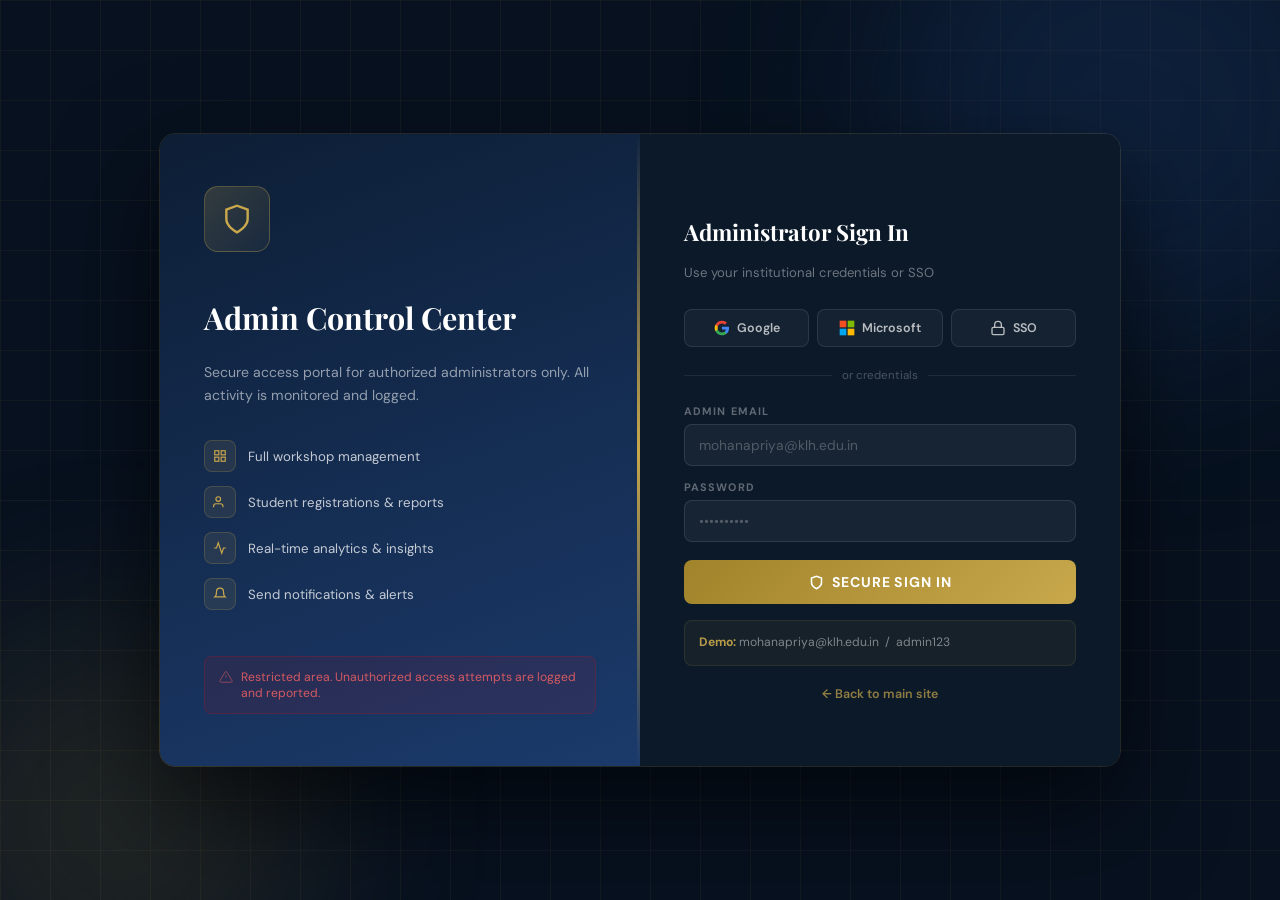
==== admin.html @ eb649238 "Add files via upload" ====
<!DOCTYPE html>
<html lang="en">
<head>
<meta charset="UTF-8">
<meta name="viewport" content="width=device-width, initial-scale=1.0">
<title>Admin Portal – WorkShop Hub</title>
<link href="https://fonts.googleapis.com/css2?family=Playfair+Display:wght@600;700;800&family=DM+Sans:wght@300;400;500;600&display=swap" rel="stylesheet">
<link rel="stylesheet" href="css/style.css">
</head>
<body>

<!-- ████████████████████████████████████████
     ADMIN LOGIN PAGE
████████████████████████████████████████ -->
<div id="adminLoginPage">
<style>
#adminLoginPage {
  position:fixed; inset:0; z-index:600;
  background:#07111F;
  display:flex; align-items:center; justify-content:center;
  font-family:'DM Sans',sans-serif;
  overflow:hidden;
}
/* Animated grid */
#adminLoginPage::before {
  content:''; position:absolute; inset:0;
  background-image:linear-gradient(rgba(201,168,76,.06) 1px,transparent 1px),
    linear-gradient(90deg,rgba(201,168,76,.06) 1px,transparent 1px);
  background-size:50px 50px;
  animation:gridScroll 25s linear infinite;
}
@keyframes gridScroll { to{transform:translateY(50px)} }
.adm-orb { position:absolute; border-radius:50%; filter:blur(90px); pointer-events:none; }
.adm-orb1 { width:500px;height:500px;background:rgba(27,58,107,.35);top:-150px;right:-100px;animation:orbF 8s ease-in-out infinite; }
.adm-orb2 { width:400px;height:400px;background:rgba(201,168,76,.12);bottom:-120px;left:-80px;animation:orbF 10s ease-in-out infinite reverse; }
@keyframes orbF { 0%,100%{transform:scale(1) translateY(0)} 50%{transform:scale(1.08) translateY(-25px)} }
.adm-login-wrap { position:relative;z-index:2;display:grid;grid-template-columns:1fr 1fr;max-width:960px;width:100%;border-radius:16px;overflow:hidden;box-shadow:0 40px 100px rgba(0,0,0,.6);border:1px solid rgba(201,168,76,.15); }
.adm-login-left { background:linear-gradient(160deg,#0D1E35,#1B3A6B);padding:52px 44px;color:white;display:flex;flex-direction:column;justify-content:center;position:relative;overflow:hidden; }
.adm-login-left::after { content:'';position:absolute;top:0;right:0;width:3px;height:100%;background:linear-gradient(180deg,transparent,#C9A84C,transparent); }
.adm-shield { width:64px;height:64px;background:linear-gradient(135deg,rgba(201,168,76,.2),rgba(201,168,76,.05));border:1px solid rgba(201,168,76,.3);border-radius:14px;display:grid;place-items:center;margin-bottom:28px; }
.adm-shield svg { width:32px;height:32px;stroke:#C9A84C;fill:none;stroke-width:1.8; }
.adm-login-left h1 { font-family:'Playfair Display',serif;font-size:1.9rem;font-weight:700;margin-bottom:10px;line-height:1.2; }
.adm-login-left p { font-size:.88rem;color:rgba(255,255,255,.55);line-height:1.7;margin-bottom:32px; }
.adm-feature { display:flex;align-items:center;gap:12px;margin-bottom:14px;font-size:.83rem;color:rgba(255,255,255,.75); }
.adm-feature-icon { width:30px;height:30px;background:rgba(201,168,76,.1);border:1px solid rgba(201,168,76,.2);border-radius:8px;display:grid;place-items:center;flex-shrink:0; }
.adm-feature-icon svg { width:14px;height:14px;stroke:#C9A84C;fill:none;stroke-width:2; }
.adm-warning { margin-top:32px;background:rgba(193,18,31,.1);border:1px solid rgba(193,18,31,.25);border-radius:8px;padding:12px 14px;font-size:.76rem;color:rgba(255,100,100,.8);display:flex;align-items:flex-start;gap:8px; }
.adm-warning svg { width:14px;height:14px;stroke:rgba(255,100,100,.8);fill:none;flex-shrink:0;margin-top:1px; }
/* Right panel */
.adm-login-right { background:#0B1929;padding:52px 44px;display:flex;flex-direction:column;justify-content:center; }
.adm-login-right h2 { font-family:'Playfair Display',serif;font-size:1.4rem;font-weight:700;color:white;margin-bottom:4px; }
.adm-login-right > p { font-size:.82rem;color:rgba(255,255,255,.4);margin-bottom:28px; }
.adm-social-row { display:grid;grid-template-columns:1fr 1fr 1fr;gap:8px;margin-bottom:20px; }
.adm-soc { display:flex;align-items:center;justify-content:center;gap:7px;padding:10px;border:1px solid rgba(255,255,255,.1);border-radius:8px;background:rgba(255,255,255,.04);color:rgba(255,255,255,.7);font-size:.78rem;font-weight:600;cursor:pointer;transition:.2s;font-family:'DM Sans',sans-serif; }
.adm-soc:hover { border-color:rgba(201,168,76,.4);background:rgba(201,168,76,.07);color:white; }
.adm-soc svg { width:16px;height:16px;flex-shrink:0; }
.adm-divider { display:flex;align-items:center;gap:10px;margin-bottom:20px; }
.adm-divider hr { flex:1;border:none;border-top:1px solid rgba(255,255,255,.08); }
.adm-divider span { font-size:.72rem;color:rgba(255,255,255,.25); }
.adm-err { background:rgba(193,18,31,.15);border:1px solid rgba(193,18,31,.3);border-radius:6px;padding:10px 14px;font-size:.8rem;color:#fca5a5;margin-bottom:14px;display:none; }
.adm-err.show { display:block; }
.adm-fg { margin-bottom:14px; }
.adm-fg label { display:block;font-size:.68rem;font-weight:700;color:rgba(255,255,255,.35);text-transform:uppercase;letter-spacing:.1em;margin-bottom:6px; }
.adm-fg input { width:100%;padding:11px 14px;background:rgba(255,255,255,.05);border:1px solid rgba(255,255,255,.1);border-radius:8px;color:white;font-size:.86rem;outline:none;transition:.2s;font-family:'DM Sans',sans-serif;box-sizing:border-box; }
.adm-fg input::placeholder { color:rgba(255,255,255,.25); }
.adm-fg input:focus { border-color:#C9A84C;background:rgba(201,168,76,.06);box-shadow:0 0 0 3px rgba(201,168,76,.1); }
.adm-submit { width:100%;padding:13px;background:linear-gradient(135deg,#A0832A,#C9A84C);color:white;border:none;border-radius:8px;font-size:.88rem;font-weight:700;cursor:pointer;font-family:'DM Sans',sans-serif;letter-spacing:.06em;text-transform:uppercase;transition:.2s;display:flex;align-items:center;justify-content:center;gap:8px;margin-top:4px; }
.adm-submit:hover { transform:translateY(-2px);box-shadow:0 8px 24px rgba(201,168,76,.3); }
.adm-hint { margin-top:16px;background:rgba(201,168,76,.06);border:1px solid rgba(201,168,76,.12);border-radius:8px;padding:12px 14px;font-size:.76rem;color:rgba(255,255,255,.45);line-height:1.6; }
.adm-hint strong { color:rgba(201,168,76,.9); }
.adm-back { margin-top:20px;text-align:center;font-size:.78rem;color:rgba(255,255,255,.3); }
.adm-back a { color:rgba(201,168,76,.7);cursor:pointer;font-weight:600; }
.adm-back a:hover { color:#C9A84C; }
@media(max-width:700px){.adm-login-wrap{grid-template-columns:1fr}.adm-login-left{display:none}}
</style>
<div class="adm-orb adm-orb1"></div>
<div class="adm-orb adm-orb2"></div>
<div class="adm-login-wrap">
  <!-- Left branding panel -->
  <div class="adm-login-left">
    <div class="adm-shield">
      <svg viewBox="0 0 24 24"><path d="M12 22s8-4 8-10V5l-8-3-8 3v7c0 6 8 10 8 10z"/></svg>
    </div>
    <h1>Admin Control Center</h1>
    <p>Secure access portal for authorized administrators only. All activity is monitored and logged.</p>
    <div class="adm-feature">
      <div class="adm-feature-icon"><svg viewBox="0 0 24 24"><rect x="3" y="3" width="7" height="7"/><rect x="14" y="3" width="7" height="7"/><rect x="3" y="14" width="7" height="7"/><rect x="14" y="14" width="7" height="7"/></svg></div>
      Full workshop management
    </div>
    <div class="adm-feature">
      <div class="adm-feature-icon"><svg viewBox="0 0 24 24"><path d="M17 21v-2a4 4 0 0 0-4-4H5a4 4 0 0 0-4 4v2"/><circle cx="9" cy="7" r="4"/></svg></div>
      Student registrations &amp; reports
    </div>
    <div class="adm-feature">
      <div class="adm-feature-icon"><svg viewBox="0 0 24 24"><polyline points="22 12 18 12 15 21 9 3 6 12 2 12"/></svg></div>
      Real-time analytics &amp; insights
    </div>
    <div class="adm-feature">
      <div class="adm-feature-icon"><svg viewBox="0 0 24 24"><path d="M18 8A6 6 0 0 0 6 8c0 7-3 9-3 9h18s-3-2-3-9"/></svg></div>
      Send notifications &amp; alerts
    </div>
    <div class="adm-warning">
      <svg viewBox="0 0 24 24"><path d="M10.29 3.86L1.82 18a2 2 0 0 0 1.71 3h16.94a2 2 0 0 0 1.71-3L13.71 3.86a2 2 0 0 0-3.42 0z"/><line x1="12" y1="9" x2="12" y2="13"/><line x1="12" y1="17" x2="12.01" y2="17"/></svg>
      Restricted area. Unauthorized access attempts are logged and reported.
    </div>
  </div>
  <!-- Right login form -->
  <div class="adm-login-right">
    <h2>Administrator Sign In</h2>
    <p>Use your institutional credentials or SSO</p>
    <div class="adm-social-row">
      <button class="adm-soc" onclick="adminSocialLogin('Google')">
        <svg viewBox="0 0 24 24"><path d="M22.56 12.25c0-.78-.07-1.53-.2-2.25H12v4.26h5.92c-.26 1.37-1.04 2.53-2.21 3.31v2.77h3.57c2.08-1.92 3.28-4.74 3.28-8.09z" fill="#4285F4"/><path d="M12 23c2.97 0 5.46-.98 7.28-2.66l-3.57-2.77c-.98.66-2.23 1.06-3.71 1.06-2.86 0-5.29-1.93-6.16-4.53H2.18v2.84C3.99 20.53 7.7 23 12 23z" fill="#34A853"/><path d="M5.84 14.09c-.22-.66-.35-1.36-.35-2.09s.13-1.43.35-2.09V7.07H2.18C1.43 8.55 1 10.22 1 12s.43 3.45 1.18 4.93l2.85-2.22.81-.62z" fill="#FBBC05"/><path d="M12 5.38c1.62 0 3.06.56 4.21 1.64l3.15-3.15C17.45 2.09 14.97 1 12 1 7.7 1 3.99 3.47 2.18 7.07l3.66 2.84c.87-2.6 3.3-4.53 6.16-4.53z" fill="#EA4335"/></svg>
        Google
      </button>
      <button class="adm-soc" onclick="adminSocialLogin('Microsoft')">
        <svg viewBox="0 0 24 24"><rect x="1" y="1" width="10" height="10" fill="#F25022"/><rect x="13" y="1" width="10" height="10" fill="#7FBA00"/><rect x="1" y="13" width="10" height="10" fill="#00A4EF"/><rect x="13" y="13" width="10" height="10" fill="#FFB900"/></svg>
        Microsoft
      </button>
      <button class="adm-soc" onclick="adminSocialLogin('SSO')">
        <svg viewBox="0 0 24 24" stroke="currentColor" fill="none" stroke-width="2"><rect x="3" y="11" width="18" height="11" rx="2"/><path d="M7 11V7a5 5 0 0 1 10 0v4"/></svg>
        SSO
      </button>
    </div>
    <div class="adm-divider"><hr><span>or credentials</span><hr></div>
    <div class="adm-err" id="admErr">⚠️ Access denied. Invalid credentials.</div>
    <div class="adm-fg">
      <label>Admin Email</label>
      <input type="email" id="admEmail" placeholder="mohanapriya@klh.edu.in" onkeydown="if(event.key==='Enter')adminLogin()">
    </div>
    <div class="adm-fg">
      <label>Password</label>
      <input type="password" id="admPass" placeholder="••••••••••" onkeydown="if(event.key==='Enter')adminLogin()">
    </div>
    <button class="adm-submit" onclick="adminLogin()">
      <svg width="15" height="15" viewBox="0 0 24 24" fill="none" stroke="currentColor" stroke-width="2.5"><path d="M12 22s8-4 8-10V5l-8-3-8 3v7c0 6 8 10 8 10z"/></svg>
      Secure Sign In
    </button>
    <div class="adm-hint">
      <strong>Demo:</strong> mohanapriya@klh.edu.in &nbsp;/&nbsp; admin123
    </div>
    <div class="adm-back">
      <a onclick="window.location.href='index.html'">← Back to main site</a>
    </div>
  </div>
</div>
</div><!-- /#adminLoginPage -->


<!-- ████████████████████████████████████████
     ADMIN PORTAL — FULL DASHBOARD
████████████████████████████████████████ -->
<div id="adminPortal" style="display:none;">
<style>
/* ══════════════════════════════════════
   ADMIN PORTAL — LIGHT CORPORATE THEME
══════════════════════════════════════ */
#adminPortal {
  position:fixed !important;
  top:0 !important; left:0 !important;
  width:100vw !important; height:100vh !important;
  z-index:9000 !important;
  background:#F0F4F8;
  font-family:'DM Sans',sans-serif;
  display:flex; flex-direction:column;
  overflow:hidden;
}
/* ── Top Nav ── */
.ap-nav {
  height:60px; background:white;
  border-bottom:1px solid #E2E8F0;
  display:flex; align-items:center;
  padding:0 28px; gap:16px; flex-shrink:0;
  box-shadow:0 1px 8px rgba(27,58,107,.06);
}
.ap-nav-logo { display:flex; align-items:center; gap:10px; margin-right:32px; text-decoration:none; }
.ap-nav-logo-box { width:36px; height:36px; background:linear-gradient(135deg,#122649,#1B3A6B); border-radius:9px; display:grid; place-items:center; }
.ap-nav-logo-box svg { width:17px; height:17px; stroke:white; fill:none; stroke-width:2.2; }
.ap-nav-logo-name { font-family:'Playfair Display',serif; font-weight:800; font-size:1rem; color:#0D1B2A; }
.ap-nav-logo-sub { font-size:.58rem; color:#94A3B8; display:block; margin-top:-2px; letter-spacing:.04em; }
.ap-nav-links { display:flex; gap:2px; flex:1; }
.ap-nav-link { padding:7px 16px; border-radius:8px; font-size:.84rem; font-weight:500; color:#64748B; cursor:pointer; transition:.15s; border:none; background:none; font-family:'DM Sans',sans-serif; }
.ap-nav-link:hover { color:#1B3A6B; background:#F1F5F9; }
.ap-nav-link.active { color:#1B3A6B; background:#EEF2FF; font-weight:700; }
.ap-nav-right { display:flex; align-items:center; gap:10px; }
.ap-nav-search { display:flex; align-items:center; gap:7px; background:#F8FAFC; border:1.5px solid #E2E8F0; border-radius:9px; padding:7px 12px; }
.ap-nav-search input { border:none; background:transparent; font-size:.82rem; outline:none; width:150px; color:#0D1B2A; font-family:'DM Sans',sans-serif; }
.ap-nav-search svg { width:14px; height:14px; stroke:#94A3B8; fill:none; flex-shrink:0; }
.ap-notif-bell { width:36px; height:36px; background:#F8FAFC; border:1.5px solid #E2E8F0; border-radius:9px; display:grid; place-items:center; cursor:pointer; position:relative; transition:.15s; }
.ap-notif-bell:hover { border-color:#1B3A6B; background:#EEF2FF; }
.ap-notif-bell svg { width:16px; height:16px; stroke:#64748B; fill:none; }
.ap-notif-badge { position:absolute; top:-4px; right:-4px; width:16px; height:16px; background:#C9A84C; border-radius:50%; font-size:.62rem; font-weight:800; color:white; display:grid; place-items:center; border:2px solid white; }
.ap-admin-pill { display:flex; align-items:center; gap:8px; background:#F8FAFC; border:1.5px solid #E2E8F0; border-radius:24px; padding:5px 14px 5px 5px; cursor:pointer; transition:.15s; }
.ap-admin-pill:hover { border-color:#C9A84C; }
.ap-admin-av { width:30px; height:30px; background:linear-gradient(135deg,#122649,#C9A84C); border-radius:50%; display:grid; place-items:center; font-size:.78rem; font-weight:800; color:white; }
.ap-admin-name { font-size:.82rem; font-weight:600; color:#0D1B2A; }
.ap-admin-role { font-size:.66rem; color:#94A3B8; }
.ap-logout { padding:7px 16px; background:#FEF2F2; border:1.5px solid #FECACA; border-radius:9px; color:#DC2626; font-size:.8rem; font-weight:700; cursor:pointer; font-family:'DM Sans',sans-serif; transition:.15s; letter-spacing:.04em; }
.ap-logout:hover { background:#FEE2E2; }
/* ── Body Layout ── */
.ap-body { display:flex; flex:1; overflow:hidden; }
/* ── Sidebar ── */
.ap-sidebar { width:220px; background:white; border-right:1px solid #E2E8F0; flex-shrink:0; display:flex; flex-direction:column; overflow-y:auto; padding:20px 12px; }
.ap-sb-section { margin-bottom:24px; }
.ap-sb-label { font-size:.65rem; font-weight:800; color:#94A3B8; text-transform:uppercase; letter-spacing:.1em; padding:0 10px; margin-bottom:8px; }
.ap-sb-item { display:flex; align-items:center; gap:9px; padding:9px 10px; border-radius:9px; cursor:pointer; font-size:.84rem; font-weight:500; color:#64748B; transition:.15s; margin-bottom:2px; border:none; background:none; width:100%; text-align:left; font-family:'DM Sans',sans-serif; }
.ap-sb-item:hover { color:#1B3A6B; background:#F1F5F9; }
.ap-sb-item.active { color:#1B3A6B; background:#EEF2FF; font-weight:700; }
.ap-sb-item svg { width:16px; height:16px; stroke:currentColor; fill:none; stroke-width:2; flex-shrink:0; }
.ap-sb-badge { margin-left:auto; padding:2px 7px; border-radius:10px; font-size:.65rem; font-weight:800; background:#F1F5F9; color:#64748B; }
.ap-sb-item.active .ap-sb-badge { background:rgba(27,58,107,.1); color:#1B3A6B; }
.ap-sb-sys { margin:auto 0 0; padding:14px; background:#F8FAFC; border-radius:10px; border:1px solid #E2E8F0; }
.ap-sb-sys-title { font-size:.72rem; font-weight:700; color:#0D1B2A; margin-bottom:10px; }
.ap-sb-sys-row { display:flex; align-items:center; justify-content:space-between; margin-bottom:7px; font-size:.73rem; color:#64748B; }
.ap-sb-sys-dot { width:8px; height:8px; border-radius:50%; }
/* ── Main Content ── */
.ap-main { flex:1; overflow-y:auto; padding:24px 28px; }
/* ── Page Header ── */
.ap-page-hdr { margin-bottom:22px; }
.ap-welcome { font-family:'Playfair Display',serif; font-size:1.7rem; font-weight:800; color:#0D1B2A; margin-bottom:4px; }
.ap-welcome-sub { font-size:.86rem; color:#94A3B8; display:flex; align-items:center; gap:8px; }
.ap-live-dot { width:7px; height:7px; background:#22C55E; border-radius:50%; animation:admPls 2s infinite; flex-shrink:0; }
@keyframes admPls { 0%,100%{opacity:1;transform:scale(1)} 50%{opacity:.4;transform:scale(1.4)} }
/* ── Stat Cards ── */
.ap-stats { display:grid; grid-template-columns:repeat(4,1fr); gap:16px; margin-bottom:22px; }
.ap-stat { background:white; border-radius:12px; padding:18px 20px; border:1.5px solid #E2E8F0; transition:.2s; cursor:default; box-shadow:0 2px 8px rgba(27,58,107,.04); }
.ap-stat:hover { border-color:#C9A84C; transform:translateY(-2px); box-shadow:0 6px 20px rgba(201,168,76,.12); }
.ap-stat-top { display:flex; align-items:center; justify-content:space-between; margin-bottom:12px; }
.ap-stat-icon { width:40px; height:40px; border-radius:10px; display:grid; place-items:center; }
.ap-stat-icon svg { width:18px; height:18px; fill:none; stroke-width:2; }
.ap-stat-trend { font-size:.72rem; font-weight:700; padding:3px 8px; border-radius:6px; letter-spacing:.02em; }
.apt-up { background:#ECFDF5; color:#059669; }
.apt-down { background:#FEF2F2; color:#DC2626; }
.apt-new { background:#FFF7ED; color:#C2410C; }
.ap-stat-num { font-family:'Playfair Display',serif; font-size:1.8rem; font-weight:800; color:#0D1B2A; line-height:1; margin-bottom:4px; }
.ap-stat-label { font-size:.78rem; color:#94A3B8; font-weight:500; }
/* ── Dashboard grid ── */
.ap-dashboard-grid { display:grid; grid-template-columns:1fr 1fr 300px; gap:16px; }
.ap-dashboard-left { display:flex; flex-direction:column; gap:16px; }
.ap-dashboard-mid  { display:flex; flex-direction:column; gap:16px; }
/* ── Cards ── */
.apc { background:white; border-radius:12px; border:1.5px solid #E2E8F0; box-shadow:0 2px 8px rgba(27,58,107,.04); }
.apc-head { display:flex; align-items:center; justify-content:space-between; padding:16px 20px; border-bottom:1px solid #F1F5F9; }
.apc-title { font-family:'Playfair Display',serif; font-size:.95rem; font-weight:700; color:#0D1B2A; }
.apc-sub { font-size:.74rem; color:#94A3B8; margin-top:2px; }
.apc-body { padding:16px 20px; }
.apc-live { display:flex; align-items:center; gap:5px; font-size:.7rem; font-weight:700; color:#22C55E; letter-spacing:.05em; text-transform:uppercase; }
.apc-live::before { content:''; width:6px; height:6px; background:#22C55E; border-radius:50%; animation:admPls 2s infinite; }
/* ── Bar Chart ── */
.adm-bar-wrap { display:flex; align-items:flex-end; gap:8px; height:90px; padding-top:8px; }
.adm-bc-col { display:flex; flex-direction:column; align-items:center; gap:4px; flex:1; }
.adm-bc-val { font-size:.65rem; font-weight:700; color:#64748B; }
.adm-bc-bar { width:100%; border-radius:4px 4px 0 0; transition:.8s cubic-bezier(.34,1.56,.64,1); min-height:4px; }
.adm-bc-day { font-size:.65rem; color:#94A3B8; font-weight:500; }
/* ── Donut ── */
.adm-donut-wrap { display:flex; align-items:center; gap:20px; padding:4px 0; }
.adm-donut-legend { display:flex; flex-direction:column; gap:8px; }
.adm-dl-item { display:flex; align-items:center; gap:8px; font-size:.78rem; color:#64748B; }
.adm-dl-dot { width:10px; height:10px; border-radius:50%; flex-shrink:0; }
/* ── Tables ── */
.adm-table { width:100%; border-collapse:collapse; font-size:.82rem; }
.adm-table thead tr { border-bottom:2px solid #F1F5F9; }
.adm-table th { padding:8px 12px; text-align:left; font-size:.7rem; font-weight:800; color:#94A3B8; text-transform:uppercase; letter-spacing:.07em; white-space:nowrap; }
.adm-table td { padding:11px 12px; border-bottom:1px solid #F8FAFC; color:#374151; vertical-align:middle; }
.adm-table tr:hover td { background:#FAFBFF; }
.adm-table tr:last-child td { border-bottom:none; }
.adm-badge { display:inline-block; padding:3px 9px; border-radius:5px; font-size:.68rem; font-weight:800; letter-spacing:.05em; text-transform:uppercase; }
.adb-green  { background:#ECFDF5; color:#059669; }
.adb-yellow { background:#FFF7ED; color:#C2410C; }
.adb-blue   { background:#EEF2FF; color:#4338CA; }
.adb-red    { background:#FEF2F2; color:#DC2626; }
.adb-navy   { background:rgba(27,58,107,.08); color:#1B3A6B; }
/* ── Quick Actions Panel ── */
.ap-quick-panel { display:flex; flex-direction:column; gap:12px; }
.ap-quick-welcome { background:linear-gradient(135deg,#122649,#1B3A6B); border-radius:12px; padding:22px; }
.ap-quick-welcome h3 { font-family:'Playfair Display',serif; font-size:1rem; color:white; font-weight:700; margin-bottom:4px; }
.ap-quick-welcome p { font-size:.76rem; color:rgba(255,255,255,.55); margin-bottom:16px; line-height:1.5; }
.ap-quick-actions { display:flex; flex-direction:column; gap:8px; }
.aq-btn { display:flex; align-items:center; gap:10px; padding:10px 14px; border-radius:9px; border:none; cursor:pointer; font-size:.82rem; font-weight:600; font-family:'DM Sans',sans-serif; transition:.15s; text-align:left; width:100%; }
.aqb-gold { background:rgba(201,168,76,.15); color:#E8C96B; }
.aqb-gold:hover { background:rgba(201,168,76,.25); }
.aqb-white { background:rgba(255,255,255,.08); color:rgba(255,255,255,.7); }
.aqb-white:hover { background:rgba(255,255,255,.14); color:white; }
.aq-btn svg { width:15px; height:15px; stroke:currentColor; fill:none; stroke-width:2; flex-shrink:0; }
/* ── Mini Workshop Cards ── */
.ap-mini-ws { padding:10px 14px; border:1.5px solid #E2E8F0; border-radius:9px; cursor:pointer; transition:.15s; }
.ap-mini-ws:hover { border-color:#C9A84C; background:#FFFBF0; }
.ap-mini-ws-title { font-size:.82rem; font-weight:700; color:#0D1B2A; margin-bottom:4px; }
.ap-mini-ws-meta { font-size:.72rem; color:#94A3B8; }
.ap-mini-seat-bar { height:4px; background:#F1F5F9; border-radius:2px; margin-top:8px; overflow:hidden; }
.ap-mini-seat-fill { height:100%; border-radius:2px; background:linear-gradient(90deg,#A0832A,#C9A84C); }
/* ── Feed ── */
.adm-feed-item { display:flex; align-items:flex-start; gap:10px; padding:10px 0; border-bottom:1px solid #F8FAFC; }
.adm-feed-item:last-child { border-bottom:none; padding-bottom:0; }
.adm-feed-icon { width:32px; height:32px; border-radius:9px; display:grid; place-items:center; font-size:.9rem; flex-shrink:0; }
.adm-feed-text { font-size:.8rem; color:#374151; line-height:1.5; }
.adm-feed-time { font-size:.7rem; color:#94A3B8; margin-top:2px; }
/* ── Workshops page ── */
.ap-ws-page-grid { display:grid; grid-template-columns:200px 1fr; gap:16px; }
.ap-ws-filter-panel { background:white; border-radius:12px; border:1.5px solid #E2E8F0; padding:18px; height:fit-content; }
.ap-ws-filter-panel h4 { font-size:.75rem; font-weight:800; color:#94A3B8; text-transform:uppercase; letter-spacing:.08em; margin-bottom:12px; }
.ap-ws-filter-item { display:flex; align-items:center; gap:8px; padding:8px 10px; border-radius:8px; cursor:pointer; font-size:.83rem; font-weight:500; color:#64748B; transition:.15s; margin-bottom:2px; }
.ap-ws-filter-item:hover { color:#1B3A6B; background:#F1F5F9; }
.ap-ws-filter-item.active { color:#1B3A6B; background:#EEF2FF; font-weight:700; }
.ap-ws-filter-item svg { width:14px; height:14px; stroke:currentColor; fill:none; stroke-width:2; flex-shrink:0; }
.ap-ws-right { display:flex; flex-direction:column; gap:14px; }
.ap-ws-toolbar { background:white; border-radius:12px; border:1.5px solid #E2E8F0; padding:14px 18px; display:flex; align-items:center; gap:10px; flex-wrap:wrap; }
.ap-ws-search { flex:1; min-width:160px; display:flex; align-items:center; gap:8px; background:#F8FAFC; border:1.5px solid #E2E8F0; border-radius:8px; padding:8px 12px; }
.ap-ws-search input { border:none; background:transparent; font-size:.83rem; outline:none; color:#0D1B2A; font-family:'DM Sans',sans-serif; flex:1; }
.ap-ws-search svg { width:14px; height:14px; stroke:#94A3B8; fill:none; flex-shrink:0; }
.ap-ws-tabs { display:flex; gap:4px; }
.ap-ws-tab { padding:7px 14px; border-radius:7px; font-size:.78rem; font-weight:600; color:#64748B; border:1.5px solid #E2E8F0; background:white; cursor:pointer; transition:.15s; font-family:'DM Sans',sans-serif; }
.ap-ws-tab.active { background:#EEF2FF; color:#1B3A6B; border-color:#C7D2F8; }
.ap-ws-tab:hover { border-color:#1B3A6B; }
.ap-add-ws-btn { padding:8px 18px; background:linear-gradient(135deg,#A0832A,#C9A84C); color:white; border:none; border-radius:8px; font-size:.82rem; font-weight:700; cursor:pointer; font-family:'DM Sans',sans-serif; letter-spacing:.04em; white-space:nowrap; transition:.15s; }
.ap-add-ws-btn:hover { transform:translateY(-1px); box-shadow:0 4px 14px rgba(201,168,76,.3); }
/* Workshop cards */
.ap-ws-cards { display:grid; grid-template-columns:repeat(auto-fill,minmax(260px,1fr)); gap:14px; }
.ap-wsc { background:white; border-radius:12px; border:1.5px solid #E2E8F0; overflow:hidden; transition:.2s; cursor:pointer; }
.ap-wsc:hover { border-color:#C9A84C; transform:translateY(-3px); box-shadow:0 8px 24px rgba(201,168,76,.12); }
.ap-wsc-thumb { height:130px; position:relative; overflow:hidden; }
.ap-wsc-type { position:absolute; top:10px; right:10px; padding:3px 9px; border-radius:4px; font-size:.65rem; font-weight:800; text-transform:uppercase; letter-spacing:.06em; }
.ap-wsc-body { padding:14px; }
.ap-wsc-title { font-weight:700; font-size:.88rem; color:#0D1B2A; margin-bottom:8px; line-height:1.3; }
.ap-wsc-info { display:flex; align-items:center; gap:5px; font-size:.74rem; color:#64748B; margin-bottom:4px; }
.ap-wsc-info svg { width:12px; height:12px; stroke:currentColor; fill:none; stroke-width:2; flex-shrink:0; }
.ap-wsc-bar { height:4px; background:#F1F5F9; border-radius:2px; margin:10px 0 6px; overflow:hidden; }
.ap-wsc-bar-fill { height:100%; border-radius:2px; }
.ap-wsc-foot { display:flex; justify-content:space-between; align-items:center; margin-top:8px; }
.ap-wsc-foot-btn { padding:5px 13px; border-radius:6px; font-size:.73rem; font-weight:700; cursor:pointer; font-family:'DM Sans',sans-serif; border:none; transition:.15s; }
.apwfb-view { background:#F1F5F9; color:#1B3A6B; }
.apwfb-view:hover { background:#EEF2FF; }
.apwfb-reg { background:linear-gradient(135deg,#A0832A,#C9A84C); color:white; }
.apwfb-reg:hover { box-shadow:0 3px 10px rgba(201,168,76,.3); transform:translateY(-1px); }
/* ── Add Workshop Form ── */
.ap-add-form { background:white; border-radius:12px; border:2px dashed #C9A84C; padding:24px; margin-bottom:14px; display:none; }
.ap-add-form h3 { font-family:'Playfair Display',serif; font-size:1rem; font-weight:700; color:#0D1B2A; margin-bottom:16px; display:flex; align-items:center; gap:8px; }
.apf-grid { display:grid; grid-template-columns:1fr 1fr; gap:12px; margin-bottom:12px; }
.apf-fg label { display:block; font-size:.7rem; font-weight:800; color:#94A3B8; text-transform:uppercase; letter-spacing:.08em; margin-bottom:5px; }
.apf-fg input, .apf-fg select, .apf-fg textarea { width:100%; padding:9px 12px; border:1.5px solid #E2E8F0; border-radius:8px; font-size:.83rem; color:#0D1B2A; background:#FAFBFF; outline:none; font-family:'DM Sans',sans-serif; transition:.15s; box-sizing:border-box; }
.apf-fg input:focus, .apf-fg select:focus, .apf-fg textarea:focus { border-color:#C9A84C; box-shadow:0 0 0 3px rgba(201,168,76,.1); }
.apf-fg textarea { resize:vertical; min-height:80px; }
.apf-submit { padding:10px 24px; background:linear-gradient(135deg,#A0832A,#C9A84C); color:white; border:none; border-radius:8px; font-size:.84rem; font-weight:700; cursor:pointer; font-family:'DM Sans',sans-serif; letter-spacing:.05em; transition:.2s; }
.apf-submit:hover { transform:translateY(-1px); box-shadow:0 6px 18px rgba(201,168,76,.35); }
/* ── Registrations ── */
.ap-reg-toolbar { background:white; border-radius:12px; border:1.5px solid #E2E8F0; padding:14px 18px; display:flex; align-items:center; gap:10px; flex-wrap:wrap; margin-bottom:14px; }
.ap-reg-tabs { display:flex; gap:0; border-radius:8px; overflow:hidden; border:1.5px solid #E2E8F0; }
.ap-reg-tab { padding:8px 16px; font-size:.79rem; font-weight:600; color:#64748B; background:white; cursor:pointer; font-family:'DM Sans',sans-serif; border-right:1px solid #E2E8F0; transition:.15s; white-space:nowrap; }
.ap-reg-tab:last-child { border-right:none; }
.ap-reg-tab.active { background:#EEF2FF; color:#1B3A6B; }
.ap-reg-tab:hover:not(.active) { background:#F8FAFC; }
.ap-reg-filter-row { display:flex; gap:8px; align-items:center; flex-wrap:wrap; }
.ap-reg-select { padding:7px 12px; border:1.5px solid #E2E8F0; border-radius:8px; font-size:.8rem; color:#64748B; background:white; cursor:pointer; outline:none; font-family:'DM Sans',sans-serif; transition:.15s; }
.ap-reg-select:focus { border-color:#C9A84C; }
.ap-reg-btn { padding:8px 18px; border-radius:8px; font-size:.8rem; font-weight:700; cursor:pointer; font-family:'DM Sans',sans-serif; border:none; transition:.15s; letter-spacing:.04em; }
.adrb-gold { background:linear-gradient(135deg,#A0832A,#C9A84C); color:white; }
.adrb-gold:hover { box-shadow:0 4px 12px rgba(201,168,76,.3); }
.adrb-outline { background:white; color:#1B3A6B; border:1.5px solid #E2E8F0; }
.adrb-outline:hover { border-color:#1B3A6B; background:#EEF2FF; }
/* ── Notifications ── */
.ap-notif-grid { display:grid; grid-template-columns:1fr 1fr; gap:16px; }
.notif-to-wrap { display:flex; gap:6px; flex-wrap:wrap; margin-bottom:14px; }
.ntag { padding:5px 12px; border-radius:20px; border:1.5px solid #E2E8F0; font-size:.76rem; font-weight:600; color:#64748B; cursor:pointer; transition:.15s; }
.ntag.sel { background:#EEF2FF; color:#1B3A6B; border-color:#C7D2F8; }
.ntag:hover:not(.sel) { border-color:#1B3A6B; }
.ntag-label { font-size:.65rem; color:#94A3B8; text-transform:uppercase; letter-spacing:.08em; font-weight:800; margin-bottom:8px; }
.notif-msg-area { width:100%; min-height:110px; padding:12px 14px; border:1.5px solid #E2E8F0; border-radius:10px; font-size:.84rem; font-family:'DM Sans',sans-serif; color:#0D1B2A; resize:vertical; outline:none; transition:.15s; box-sizing:border-box; }
.notif-msg-area:focus { border-color:#C9A84C; box-shadow:0 0 0 3px rgba(201,168,76,.1); }
.notif-send-row { display:flex; gap:8px; margin-top:12px; }
.ns-btn { padding:9px 20px; border-radius:8px; font-size:.82rem; font-weight:700; cursor:pointer; font-family:'DM Sans',sans-serif; border:none; transition:.15s; letter-spacing:.04em; }
.nsb-gold { background:linear-gradient(135deg,#A0832A,#C9A84C); color:white; }
.nsb-gold:hover { box-shadow:0 4px 12px rgba(201,168,76,.3); }
.nsb-outline { background:white; color:#64748B; border:1.5px solid #E2E8F0; }
/* ── Seat Monitor ── */
.ap-seat-card { background:white; border-radius:12px; border:1.5px solid #E2E8F0; padding:18px; transition:.2s; }
.ap-seat-card:hover { border-color:#C9A84C; box-shadow:0 4px 16px rgba(201,168,76,.1); }
.ap-seat-card.alert { border-color:#FECACA; }
.ap-seat-card.warn  { border-color:#FED7AA; }
/* ── Student Directory ── */
.ap-stu-card { background:white; border-radius:12px; border:1.5px solid #E2E8F0; padding:16px; transition:.2s; cursor:pointer; }
.ap-stu-card:hover { border-color:#C9A84C; transform:translateY(-2px); box-shadow:0 6px 18px rgba(201,168,76,.1); }
/* ── Heatmap ── */
.ap-heatmap-cell { flex:1; height:30px; border-radius:4px; cursor:default; transition:.2s; }
.ap-heatmap-cell:hover { transform:scale(1.15); }
/* ── Toast ── */
.adm-toast { position:fixed; bottom:24px; right:24px; z-index:999; background:white; border:1.5px solid #E2E8F0; border-left:4px solid #C9A84C; border-radius:10px; padding:13px 18px; font-size:.83rem; color:#0D1B2A; box-shadow:0 8px 24px rgba(0,0,0,.1); max-width:280px; transform:translateY(80px); opacity:0; transition:.3s cubic-bezier(.34,1.56,.64,1); }
.adm-toast.show { transform:translateY(0); opacity:1; }
/* ── Clock strip ── */
.ap-time-strip { background:white; border-bottom:1px solid #F1F5F9; padding:6px 28px; display:flex; align-items:center; gap:16px; flex-shrink:0; font-size:.74rem; color:#94A3B8; }
.ap-time-strip strong { color:#0D1B2A; font-weight:700; }
.ap-time-live { display:flex; align-items:center; gap:5px; }
.ap-time-live::before { content:''; width:6px; height:6px; background:#C9A84C; border-radius:50%; animation:admPls 2s infinite; }
@media(max-width:1100px) {
  .ap-stats { grid-template-columns:repeat(2,1fr); }
  .ap-dashboard-grid { grid-template-columns:1fr; }
}
@media(max-width:800px) {
  .ap-sidebar { display:none; }
  .ap-stats { grid-template-columns:1fr 1fr; }
  .ap-ws-page-grid { grid-template-columns:1fr; }
  .ap-notif-grid { grid-template-columns:1fr; }
}
</style>

<!-- TOP NAV -->
<div class="ap-nav">
  <div class="ap-nav-logo">
    <div class="ap-nav-logo-box"><svg viewBox="0 0 24 24"><path d="M12 2L2 7l10 5 10-5-10-5zM2 17l10 5 10-5M2 12l10 5 10-5"/></svg></div>
    <div><div class="ap-nav-logo-name">Workshop Seminar</div><div class="ap-nav-logo-sub">Coordination &amp; Registration</div></div>
  </div>
  <div class="ap-nav-links">
    <button class="ap-nav-link active" onclick="apShowPage('dashboard',this)">Home</button>
    <button class="ap-nav-link" onclick="apShowPage('workshops',this)">Workshops</button>
    <button class="ap-nav-link" onclick="apShowPage('registrations',this)">Registrations</button>
    <button class="ap-nav-link" onclick="apShowPage('notifications',this)">Notifications</button>
    <button class="ap-nav-link" onclick="apShowPage('analytics',this)">Analytics</button>
  </div>
  <div class="ap-nav-right">
    <div class="ap-nav-search">
      <svg viewBox="0 0 24 24" stroke-width="2"><circle cx="11" cy="11" r="8"/><path d="m21 21-4.35-4.35"/></svg>
      <input type="text" placeholder="Search anything...">
    </div>
    <div class="ap-notif-bell" onclick="admToast('🔔 3 new notifications')">
      <svg viewBox="0 0 24 24"><path d="M18 8A6 6 0 0 0 6 8c0 7-3 9-3 9h18s-3-2-3-9"/><path d="M13.73 21a2 2 0 0 1-3.46 0"/></svg>
      <div class="ap-notif-badge">3</div>
    </div>
    <div class="ap-admin-pill">
      <div class="ap-admin-av" id="apAdminAv">A</div>
      <div><div class="ap-admin-name" id="apAdminName">Admin</div><div class="ap-admin-role">Administrator</div></div>
    </div>
    <button class="ap-logout" onclick="adminLogout()">Logout</button>
  </div>
</div>

<!-- LIVE TIME STRIP -->
<div class="ap-time-strip">
  <div class="ap-time-live"><strong id="apClockNew">--:--:--</strong></div>
  <span id="apDateNew">Loading...</span>
  <span style="margin-left:auto;display:flex;align-items:center;gap:5px;color:#22C55E;font-weight:700;">
    <span style="width:6px;height:6px;background:#22C55E;border-radius:50%;display:inline-block;"></span>
    All Systems Operational
  </span>
</div>

<!-- BODY -->
<div class="ap-body">

  <!-- SIDEBAR -->
  <div class="ap-sidebar">
    <div class="ap-sb-section">
      <div class="ap-sb-label">Navigation</div>
      <button class="ap-sb-item active" onclick="apShowPage('dashboard',this)">
        <svg viewBox="0 0 24 24"><rect x="3" y="3" width="7" height="7"/><rect x="14" y="3" width="7" height="7"/><rect x="3" y="14" width="7" height="7"/><rect x="14" y="14" width="7" height="7"/></svg>
        Dashboard
      </button>
      <button class="ap-sb-item" onclick="apShowPage('analytics',this)">
        <svg viewBox="0 0 24 24"><polyline points="22 12 18 12 15 21 9 3 6 12 2 12"/></svg>
        Analytics
      </button>
    </div>
    <div class="ap-sb-section">
      <div class="ap-sb-label">Management</div>
      <button class="ap-sb-item" onclick="apShowPage('workshops',this)">
        <svg viewBox="0 0 24 24"><rect x="3" y="4" width="18" height="18" rx="2"/><line x1="16" y1="2" x2="16" y2="6"/><line x1="8" y1="2" x2="8" y2="6"/><line x1="3" y1="10" x2="21" y2="10"/></svg>
        Workshops <span class="ap-sb-badge">8</span>
      </button>
      <button class="ap-sb-item" onclick="apShowPage('registrations',this)">
        <svg viewBox="0 0 24 24"><path d="M17 21v-2a4 4 0 0 0-4-4H5a4 4 0 0 0-4 4v2"/><circle cx="9" cy="7" r="4"/></svg>
        Registrations <span class="ap-sb-badge" id="apRegBadge">247</span>
      </button>
      <button class="ap-sb-item" onclick="apShowPage('students',this)">
        <svg viewBox="0 0 24 24"><path d="M17 21v-2a4 4 0 0 0-4-4H5a4 4 0 0 0-4 4v2"/><circle cx="9" cy="7" r="4"/><path d="M23 21v-2a4 4 0 0 0-3-3.87"/><path d="M16 3.13a4 4 0 0 1 0 7.75"/></svg>
        Student Directory
      </button>
      <button class="ap-sb-item" onclick="apShowPage('seats',this)">
        <svg viewBox="0 0 24 24"><circle cx="12" cy="12" r="10"/><path d="M12 8v4l3 3"/></svg>
        Seat Monitor
      </button>
      <button class="ap-sb-item" onclick="apShowPage('notifications',this)">
        <svg viewBox="0 0 24 24"><path d="M18 8A6 6 0 0 0 6 8c0 7-3 9-3 9h18s-3-2-3-9"/><path d="M13.73 21a2 2 0 0 1-3.46 0"/></svg>
        Notifications
      </button>
    </div>
    <div class="ap-sb-section">
      <div class="ap-sb-label">Reports</div>
      <button class="ap-sb-item" onclick="apShowPage('reports',this)">
        <svg viewBox="0 0 24 24"><path d="M14 2H6a2 2 0 0 0-2 2v16a2 2 0 0 0 2 2h12a2 2 0 0 0 2-2V8z"/><polyline points="14 2 14 8 20 8"/></svg>
        Reports &amp; Export
      </button>
    </div>
    <div class="ap-sb-sys">
      <div class="ap-sb-sys-title">System Status</div>
      <div class="ap-sb-sys-row"><span>Server</span><div class="ap-sb-sys-dot" style="background:#22C55E"></div></div>
      <div class="ap-sb-sys-row"><span>Database</span><div class="ap-sb-sys-dot" style="background:#22C55E"></div></div>
      <div class="ap-sb-sys-row"><span>Email</span><div class="ap-sb-sys-dot" style="background:#F59E0B"></div></div>
    </div>
  </div>

  <!-- MAIN -->
  <div class="ap-main">

    <!-- ════ DASHBOARD ════ -->
    <div id="apPage-dashboard">
      <div class="ap-page-hdr">
        <div class="ap-welcome" id="apWelcomeNew">Good morning, Admin! 👋</div>
        <div class="ap-welcome-sub">
          <span class="ap-live-dot"></span>
          <span id="apSubDate">Here's what's happening today.</span>
        </div>
      </div>
      <!-- Stat Cards -->
      <div class="ap-stats">
        <div class="ap-stat">
          <div class="ap-stat-top"><div class="ap-stat-icon" style="background:#EEF2FF"><svg viewBox="0 0 24 24" stroke="#1B3A6B"><rect x="3" y="3" width="7" height="7"/><rect x="14" y="3" width="7" height="7"/><rect x="3" y="14" width="7" height="7"/><rect x="14" y="14" width="7" height="7"/></svg></div><span class="ap-stat-trend apt-up">↑ +2</span></div>
          <div class="ap-stat-num">8</div><div class="ap-stat-label">Total Workshops</div>
        </div>
        <div class="ap-stat">
          <div class="ap-stat-top"><div class="ap-stat-icon" style="background:#FFF7ED"><svg viewBox="0 0 24 24" stroke="#C2410C"><rect x="3" y="4" width="18" height="18" rx="2"/><line x1="16" y1="2" x2="16" y2="6"/><line x1="8" y1="2" x2="8" y2="6"/><line x1="3" y1="10" x2="21" y2="10"/></svg></div><span class="ap-stat-trend apt-new">Next: Mar 15</span></div>
          <div class="ap-stat-num">5</div><div class="ap-stat-label">Upcoming</div>
        </div>
        <div class="ap-stat">
          <div class="ap-stat-top"><div class="ap-stat-icon" style="background:#ECFDF5"><svg viewBox="0 0 24 24" stroke="#059669"><path d="M17 21v-2a4 4 0 0 0-4-4H5a4 4 0 0 0-4 4v2"/><circle cx="9" cy="7" r="4"/></svg></div><span class="ap-stat-trend apt-up">↑ +18 today</span></div>
          <div class="ap-stat-num" id="apStatReg">247</div><div class="ap-stat-label">Total Registrations</div>
        </div>
        <div class="ap-stat">
          <div class="ap-stat-top"><div class="ap-stat-icon" style="background:#FEF2F2"><svg viewBox="0 0 24 24" stroke="#DC2626"><path d="M4 4h16c1.1 0 2 .9 2 2v12c0 1.1-.9 2-2 2H4c-1.1 0-2-.9-2-2V6c0-1.1.9-2 2-2z"/><polyline points="22,6 12,13 2,6"/></svg></div><span class="ap-stat-trend apt-down">3 unread</span></div>
          <div class="ap-stat-num" id="apStatMsg">12</div><div class="ap-stat-label">New Messages</div>
        </div>
      </div>
      <!-- Dashboard 3-col grid -->
      <div class="ap-dashboard-grid">
        <!-- Left col -->
        <div class="ap-dashboard-left">
          <div class="apc">
            <div class="apc-head"><div><div class="apc-title">Weekly Registrations</div><div class="apc-sub">Sign-ups per day this week</div></div><span class="apc-live">Live</span></div>
            <div class="apc-body"><div class="adm-bar-wrap" id="apBarNew"></div></div>
          </div>
          <div class="apc">
            <div class="apc-head"><div><div class="apc-title">Recent Registrations</div></div><span class="apc-live">Live</span></div>
            <div style="overflow-x:auto">
              <table class="adm-table">
                <thead><tr><th>Student</th><th>Workshop</th><th>Time</th><th>Status</th></tr></thead>
                <tbody id="apLiveReg">
                  <tr><td style="font-weight:600">Priya Sharma</td><td>Machine Learning</td><td style="color:#94A3B8">Just now</td><td><span class="adm-badge adb-green">Confirmed</span></td></tr>
                  <tr><td style="font-weight:600">Rohit Kumar</td><td>Cybersecurity</td><td style="color:#94A3B8">2 min</td><td><span class="adm-badge adb-green">Confirmed</span></td></tr>
                  <tr><td style="font-weight:600">Sneha Patel</td><td>Data Science</td><td style="color:#94A3B8">5 min</td><td><span class="adm-badge adb-yellow">Pending</span></td></tr>
                  <tr><td style="font-weight:600">Arjun Nair</td><td>Communication</td><td style="color:#94A3B8">8 min</td><td><span class="adm-badge adb-green">Confirmed</span></td></tr>
                  <tr><td style="font-weight:600">Divya Rao</td><td>Web Dev</td><td style="color:#94A3B8">12 min</td><td><span class="adm-badge adb-blue">Waitlisted</span></td></tr>
                </tbody>
              </table>
            </div>
          </div>
        </div>
        <!-- Middle col -->
        <div class="ap-dashboard-mid">
          <div class="apc">
            <div class="apc-head"><div><div class="apc-title">Workshop Split</div><div class="apc-sub">Online vs Offline</div></div></div>
            <div class="apc-body">
              <div class="adm-donut-wrap">
                <svg width="100" height="100" viewBox="0 0 100 100">
                  <circle cx="50" cy="50" r="38" fill="none" stroke="#F1F5F9" stroke-width="16"/>
                  <circle cx="50" cy="50" r="38" fill="none" stroke="#C9A84C" stroke-width="16" stroke-dasharray="143 96" stroke-dashoffset="25" stroke-linecap="round"/>
                  <circle cx="50" cy="50" r="38" fill="none" stroke="#1B3A6B" stroke-width="16" stroke-dasharray="96 143" stroke-dashoffset="-118" stroke-linecap="round"/>
                  <text x="50" y="55" text-anchor="middle" font-size="13" font-weight="800" fill="#0D1B2A">60%</text>
                </svg>
                <div class="adm-donut-legend">
                  <div class="adm-dl-item"><div class="adm-dl-dot" style="background:#C9A84C"></div>Online (60%)</div>
                  <div class="adm-dl-item"><div class="adm-dl-dot" style="background:#1B3A6B"></div>Offline (40%)</div>
                  <div style="font-size:.72rem;color:#94A3B8;margin-top:8px">8 total workshops</div>
                </div>
              </div>
            </div>
          </div>
          <div class="apc" style="flex:1">
            <div class="apc-head"><div class="apc-title">🔔 Activity Feed</div></div>
            <div class="apc-body" id="apFeedNew">
              <div class="adm-feed-item"><div class="adm-feed-icon" style="background:#ECFDF5">✅</div><div><div class="adm-feed-text"><strong>Priya Sharma</strong> registered for Machine Learning</div><div class="adm-feed-time">Just now</div></div></div>
              <div class="adm-feed-item"><div class="adm-feed-icon" style="background:#FFF7ED">📅</div><div><div class="adm-feed-text"><strong>Cloud AWS</strong> seats running low — 6 left</div><div class="adm-feed-time">8 min ago</div></div></div>
              <div class="adm-feed-item"><div class="adm-feed-icon" style="background:#FFFBEB">⚠️</div><div><div class="adm-feed-text"><strong>Communication Skills</strong> is 90% full</div><div class="adm-feed-time">22 min ago</div></div></div>
              <div class="adm-feed-item"><div class="adm-feed-icon" style="background:#FEF2F2">💬</div><div><div class="adm-feed-text">New message from <strong>Rohit Kumar</strong></div><div class="adm-feed-time">35 min ago</div></div></div>
              <div class="adm-feed-item"><div class="adm-feed-icon" style="background:#EEF2FF">📤</div><div><div class="adm-feed-text">Reminder sent to <strong>45 students</strong></div><div class="adm-feed-time">1 hr ago</div></div></div>
            </div>
          </div>
        </div>
        <!-- Right: Quick Actions -->
        <div class="ap-quick-panel">
          <div class="ap-quick-welcome">
            <h3>Welcome, Admin!</h3>
            <p>Manage your workshop coordination and registrations efficiently.</p>
            <div class="ap-quick-actions">
              <button class="aq-btn aqb-gold" onclick="apShowPage('workshops',null);admToast('📋 Opening Workshop Manager...')">
                <svg viewBox="0 0 24 24"><rect x="3" y="3" width="7" height="7"/><rect x="14" y="3" width="7" height="7"/><rect x="3" y="14" width="7" height="7"/><rect x="14" y="14" width="7" height="7"/></svg>
                Manage Workshops
              </button>
              <button class="aq-btn aqb-white" onclick="apShowPage('workshops',null);setTimeout(()=>{document.getElementById('apAddWsForm').style.display='block'},200)">
                <svg viewBox="0 0 24 24"><line x1="12" y1="5" x2="12" y2="19"/><line x1="5" y1="12" x2="19" y2="12"/></svg>
                Add New Workshop
              </button>
              <button class="aq-btn aqb-white" onclick="apShowPage('notifications',null)">
                <svg viewBox="0 0 24 24"><path d="M18 8A6 6 0 0 0 6 8c0 7-3 9-3 9h18s-3-2-3-9"/></svg>
                Send Notifications
              </button>
              <button class="aq-btn aqb-white" onclick="apShowPage('reports',null)">
                <svg viewBox="0 0 24 24"><path d="M14 2H6a2 2 0 0 0-2 2v16a2 2 0 0 0 2 2h12a2 2 0 0 0 2-2V8z"/><polyline points="14 2 14 8 20 8"/></svg>
                Export Reports
              </button>
            </div>
          </div>
          <div class="apc">
            <div class="apc-head"><div class="apc-title">Upcoming Workshops</div></div>
            <div class="apc-body" style="display:flex;flex-direction:column;gap:8px;" id="apMiniWs"></div>
          </div>
        </div>
      </div>
    </div><!-- /dashboard -->

    <!-- ════ WORKSHOPS PAGE ════ -->
    <div id="apPage-workshops" style="display:none">
      <div class="ap-page-hdr">
        <div class="ap-welcome">Workshops</div>
        <div class="ap-welcome-sub">Manage all campus workshops — add, edit, delete.</div>
      </div>
      <!-- Add form -->
      <div class="ap-add-form" id="apAddWsForm">
        <h3>
          <svg width="18" height="18" viewBox="0 0 24 24" fill="none" stroke="#C9A84C" stroke-width="2"><line x1="12" y1="5" x2="12" y2="19"/><line x1="5" y1="12" x2="19" y2="12"/></svg>
          Add New Workshop
        </h3>
        <div class="apf-grid">
          <div class="apf-fg"><label>Workshop Title</label><input type="text" id="apWsTitle" placeholder="e.g. React.js Masterclass"></div>
          <div class="apf-fg"><label>Instructor</label><input type="text" id="apWsInstructor" placeholder="Dr. / Prof. ..."></div>
          <div class="apf-fg"><label>Date</label><input type="date" id="apWsDate"></div>
          <div class="apf-fg"><label>Time</label><input type="text" id="apWsTime" placeholder="10:00 AM – 12:00 PM"></div>
          <div class="apf-fg"><label>Venue</label><input type="text" id="apWsVenue" placeholder="Hall A or Online (Zoom)"></div>
          <div class="apf-fg"><label>Type</label><select id="apWsType"><option value="offline">Offline</option><option value="online">Online</option></select></div>
          <div class="apf-fg"><label>Total Seats</label><input type="number" id="apWsSeats" placeholder="50"></div>
          <div class="apf-fg"><label>Category</label><select id="apWsCat"><option>Tech</option><option>Data</option><option>Design</option><option>Soft</option></select></div>
        </div>
        <div class="apf-fg" style="margin-bottom:16px"><label>Description</label><textarea id="apWsDesc" placeholder="What will students learn?"></textarea></div>
        <div style="display:flex;gap:10px;">
          <button class="apf-submit" onclick="apAddWorkshop()">✓ Save Workshop</button>
          <button onclick="document.getElementById('apAddWsForm').style.display='none'" style="padding:10px 20px;border:1.5px solid #E2E8F0;border-radius:8px;font-size:.83rem;font-weight:600;color:#64748B;cursor:pointer;background:white;font-family:'DM Sans',sans-serif;">Cancel</button>
        </div>
      </div>
      <div class="ap-ws-page-grid">
        <div class="ap-ws-filter-panel">
          <h4>Filter By</h4>
          <div class="ap-ws-filter-item active" onclick="apFilterWs('all',this)">
            <svg viewBox="0 0 24 24"><rect x="3" y="3" width="7" height="7"/><rect x="14" y="3" width="7" height="7"/><rect x="3" y="14" width="7" height="7"/><rect x="14" y="14" width="7" height="7"/></svg>
            All Workshops
          </div>
          <div class="ap-ws-filter-item" onclick="apFilterWs('offline',this)">
            <svg viewBox="0 0 24 24"><path d="M21 10c0 7-9 13-9 13s-9-6-9-13a9 9 0 0 1 18 0z"/><circle cx="12" cy="10" r="3"/></svg>
            Offline Workshops
          </div>
          <div class="ap-ws-filter-item" onclick="apFilterWs('online',this)">
            <svg viewBox="0 0 24 24"><circle cx="12" cy="12" r="10"/><line x1="2" y1="12" x2="22" y2="12"/><path d="M12 2a15.3 15.3 0 0 1 4 10 15.3 15.3 0 0 1-4 10 15.3 15.3 0 0 1-4-10 15.3 15.3 0 0 1 4-10z"/></svg>
            Online Workshops
          </div>
          <div style="border-top:1px solid #F1F5F9;margin:14px 0;"></div>
          <h4>By Category</h4>
          <div class="ap-ws-filter-item" onclick="apFilterWsCat('Tech',this)">💻 Technology</div>
          <div class="ap-ws-filter-item" onclick="apFilterWsCat('Data',this)">📊 Data &amp; AI</div>
          <div class="ap-ws-filter-item" onclick="apFilterWsCat('Design',this)">🎨 Design</div>
          <div class="ap-ws-filter-item" onclick="apFilterWsCat('Soft',this)">🎤 Soft Skills</div>
        </div>
        <div class="ap-ws-right">
          <div class="ap-ws-toolbar">
            <div class="ap-ws-search">
              <svg viewBox="0 0 24 24" stroke-width="2"><circle cx="11" cy="11" r="8"/><path d="m21 21-4.35-4.35"/></svg>
              <input type="text" id="apWsSearchInput" placeholder="Search workshops..." onkeyup="apFilterWsSearch()">
            </div>
            <div class="ap-ws-tabs">
              <button class="ap-ws-tab active" onclick="apWsTab('all',this)">All</button>
              <button class="ap-ws-tab" onclick="apWsTab('upcoming',this)">Upcoming</button>
              <button class="ap-ws-tab" onclick="apWsTab('online',this)">Online</button>
              <button class="ap-ws-tab" onclick="apWsTab('offline',this)">Offline</button>
            </div>
            <button class="ap-add-ws-btn" onclick="document.getElementById('apAddWsForm').style.display=document.getElementById('apAddWsForm').style.display==='block'?'none':'block'">+ Add Workshop</button>
          </div>
          <div class="ap-ws-cards" id="apWsCards"></div>
        </div>
      </div>
    </div><!-- /workshops -->

    <!-- ════ REGISTRATIONS PAGE ════ -->
    <div id="apPage-registrations" style="display:none">
      <div class="ap-page-hdr">
        <div class="ap-welcome">Registrations</div>
        <div class="ap-welcome-sub">View and manage all student registrations.</div>
      </div>
      <div class="ap-reg-toolbar">
        <div class="ap-reg-tabs">
          <div class="ap-reg-tab active" onclick="apRegTab('all',this)">All Workshops</div>
          <div class="ap-reg-tab" onclick="apRegTab('upcoming',this)">Upcoming</div>
          <div class="ap-reg-tab" onclick="apRegTab('online',this)">Online Workshops</div>
          <div class="ap-reg-tab" onclick="apRegTab('offline',this)">Offline Workshops</div>
        </div>
        <div style="flex:1"></div>
        <div class="ap-ws-search" style="max-width:200px">
          <svg viewBox="0 0 24 24" stroke-width="2"><circle cx="11" cy="11" r="8"/><path d="m21 21-4.35-4.35"/></svg>
          <input type="text" id="apRegSearch" placeholder="Search..." onkeyup="apFilterReg()">
        </div>
      </div>
      <div class="apc">
        <div class="apc-head">
          <div><div class="apc-title">Registration Records</div><div class="apc-sub" id="apRegCount">247 total registrations</div></div>
          <div style="display:flex;gap:8px;">
            <div class="ap-reg-filter-row">
              <select class="ap-reg-select" id="apRegFilterWs" onchange="apFilterReg()">
                <option value="">All Workshops</option>
                <option>Machine Learning</option><option>Cybersecurity</option>
                <option>Communication Skills</option><option>Data Science</option>
                <option>Web Dev Bootcamp</option><option>UI/UX Design</option>
                <option>Cloud AWS</option><option>Public Speaking</option>
              </select>
              <select class="ap-reg-select" id="apRegFilterStatus" onchange="apFilterReg()">
                <option value="">All Status</option>
                <option>Confirmed</option><option>Pending</option><option>Waitlisted</option><option>Cancelled</option>
              </select>
            </div>
            <button class="ap-reg-btn adrb-gold" onclick="admToast('📥 Exporting CSV...')">Export CSV</button>
            <button class="ap-reg-btn adrb-outline" onclick="admToast('🖨️ Printing list...')">Print</button>
          </div>
        </div>
        <div style="overflow-x:auto">
          <table class="adm-table">
            <thead><tr><th>Name</th><th>Roll Number</th><th>Email</th><th>Workshop</th><th>Date</th><th>Status</th><th>Action</th></tr></thead>
            <tbody id="apRegTable">
              <tr><td style="font-weight:600">Priya Sharma</td><td style="color:#94A3B8">2024CS001</td><td style="color:#64748B">priya@klh.edu.in</td><td>Machine Learning</td><td style="color:#94A3B8">Mar 10</td><td><span class="adm-badge adb-green">Confirmed</span></td><td><button onclick="admToast('📧 Email sent to Priya')" style="padding:3px 9px;font-size:.7rem;font-weight:700;background:#F1F5F9;border:none;border-radius:5px;cursor:pointer;color:#1B3A6B;font-family:'DM Sans',sans-serif;">Email</button></td></tr>
              <tr><td style="font-weight:600">Rohit Kumar</td><td style="color:#94A3B8">2024EC042</td><td style="color:#64748B">rohit@klh.edu.in</td><td>Cybersecurity</td><td style="color:#94A3B8">Mar 10</td><td><span class="adm-badge adb-green">Confirmed</span></td><td><button onclick="admToast('📧 Email sent to Rohit')" style="padding:3px 9px;font-size:.7rem;font-weight:700;background:#F1F5F9;border:none;border-radius:5px;cursor:pointer;color:#1B3A6B;font-family:'DM Sans',sans-serif;">Email</button></td></tr>
              <tr><td style="font-weight:600">Sneha Patel</td><td style="color:#94A3B8">2024ME019</td><td style="color:#64748B">sneha@klh.edu.in</td><td>Data Science</td><td style="color:#94A3B8">Mar 11</td><td><span class="adm-badge adb-yellow">Pending</span></td><td><button onclick="admToast('📧 Email sent to Sneha')" style="padding:3px 9px;font-size:.7rem;font-weight:700;background:#F1F5F9;border:none;border-radius:5px;cursor:pointer;color:#1B3A6B;font-family:'DM Sans',sans-serif;">Email</button></td></tr>
              <tr><td style="font-weight:600">Arjun Nair</td><td style="color:#94A3B8">2024CE007</td><td style="color:#64748B">arjun@klh.edu.in</td><td>Communication Skills</td><td style="color:#94A3B8">Mar 11</td><td><span class="adm-badge adb-green">Confirmed</span></td><td><button onclick="admToast('📧 Email sent to Arjun')" style="padding:3px 9px;font-size:.7rem;font-weight:700;background:#F1F5F9;border:none;border-radius:5px;cursor:pointer;color:#1B3A6B;font-family:'DM Sans',sans-serif;">Email</button></td></tr>
              <tr><td style="font-weight:600">Divya Rao</td><td style="color:#94A3B8">2024IT031</td><td style="color:#64748B">divya@klh.edu.in</td><td>Web Dev Bootcamp</td><td style="color:#94A3B8">Mar 12</td><td><span class="adm-badge adb-blue">Waitlisted</span></td><td><button onclick="admToast('📧 Email sent to Divya')" style="padding:3px 9px;font-size:.7rem;font-weight:700;background:#F1F5F9;border:none;border-radius:5px;cursor:pointer;color:#1B3A6B;font-family:'DM Sans',sans-serif;">Email</button></td></tr>
              <tr><td style="font-weight:600">Kiran Mehta</td><td style="color:#94A3B8">2024CS088</td><td style="color:#64748B">kiran@klh.edu.in</td><td>UI/UX Design</td><td style="color:#94A3B8">Mar 12</td><td><span class="adm-badge adb-green">Confirmed</span></td><td><button onclick="admToast('📧 Email sent to Kiran')" style="padding:3px 9px;font-size:.7rem;font-weight:700;background:#F1F5F9;border:none;border-radius:5px;cursor:pointer;color:#1B3A6B;font-family:'DM Sans',sans-serif;">Email</button></td></tr>
              <tr><td style="font-weight:600">Anika Roy</td><td style="color:#94A3B8">2024EC015</td><td style="color:#64748B">anika@klh.edu.in</td><td>Cloud AWS</td><td style="color:#94A3B8">Mar 13</td><td><span class="adm-badge adb-green">Confirmed</span></td><td><button onclick="admToast('📧 Email sent to Anika')" style="padding:3px 9px;font-size:.7rem;font-weight:700;background:#F1F5F9;border:none;border-radius:5px;cursor:pointer;color:#1B3A6B;font-family:'DM Sans',sans-serif;">Email</button></td></tr>
              <tr><td style="font-weight:600">Vikram Singh</td><td style="color:#94A3B8">2024ME052</td><td style="color:#64748B">vikram@klh.edu.in</td><td>Public Speaking</td><td style="color:#94A3B8">Mar 13</td><td><span class="adm-badge adb-red">Cancelled</span></td><td><button onclick="admToast('📧 Email sent to Vikram')" style="padding:3px 9px;font-size:.7rem;font-weight:700;background:#F1F5F9;border:none;border-radius:5px;cursor:pointer;color:#1B3A6B;font-family:'DM Sans',sans-serif;">Email</button></td></tr>
            </tbody>
          </table>
        </div>
      </div>
    </div><!-- /registrations -->

    <!-- ════ ANALYTICS PAGE ════ -->
    <div id="apPage-analytics" style="display:none">
      <div class="ap-page-hdr">
        <div class="ap-welcome">Analytics &amp; Insights</div>
        <div class="ap-welcome-sub">Deep dive into workshop performance and engagement.</div>
      </div>
      <div class="ap-stats" style="margin-bottom:20px;">
        <div class="ap-stat"><div class="ap-stat-top"><div class="ap-stat-icon" style="background:#FFF7ED"><svg viewBox="0 0 24 24" stroke="#C2410C"><polyline points="22 12 18 12 15 21 9 3 6 12 2 12"/></svg></div><span class="ap-stat-trend apt-up">↑ +4%</span></div><div class="ap-stat-num">87%</div><div class="ap-stat-label">Attendance Rate</div></div>
        <div class="ap-stat"><div class="ap-stat-top"><div class="ap-stat-icon" style="background:#ECFDF5"><svg viewBox="0 0 24 24" stroke="#059669"><path d="M12 2l3.09 6.26L22 9.27l-5 4.87 1.18 6.88L12 17.77l-6.18 3.25L7 14.14 2 9.27l6.91-1.01L12 2z"/></svg></div><span class="ap-stat-trend apt-up">↑ +0.2</span></div><div class="ap-stat-num">4.7</div><div class="ap-stat-label">Avg. Rating</div></div>
        <div class="ap-stat"><div class="ap-stat-top"><div class="ap-stat-icon" style="background:#EEF2FF"><svg viewBox="0 0 24 24" stroke="#4338CA"><circle cx="12" cy="12" r="10"/><polyline points="12 6 12 12 16 14"/></svg></div><span class="ap-stat-trend apt-new">Stable</span></div><div class="ap-stat-num">2.4h</div><div class="ap-stat-label">Avg. Duration</div></div>
        <div class="ap-stat"><div class="ap-stat-top"><div class="ap-stat-icon" style="background:#F0FDFA"><svg viewBox="0 0 24 24" stroke="#0D9488"><path d="M17 21v-2a4 4 0 0 0-4-4H5a4 4 0 0 0-4 4v2"/><circle cx="9" cy="7" r="4"/><path d="M23 21v-2a4 4 0 0 0-3-3.87"/><path d="M16 3.13a4 4 0 0 1 0 7.75"/></svg></div><span class="ap-stat-trend apt-up">↑ +6%</span></div><div class="ap-stat-num">76%</div><div class="ap-stat-label">Seat Fill Rate</div></div>
      </div>
      <!-- Heatmap -->
      <div class="apc" style="margin-bottom:16px">
        <div class="apc-head"><div><div class="apc-title">Registration Heatmap</div><div class="apc-sub">Activity over past 4 weeks — darker = more registrations</div></div></div>
        <div class="apc-body">
          <div style="display:flex;gap:6px;font-size:.65rem;color:#94A3B8;margin-bottom:6px;"><span style="width:32px"></span><span style="flex:1;text-align:center">Mon</span><span style="flex:1;text-align:center">Tue</span><span style="flex:1;text-align:center">Wed</span><span style="flex:1;text-align:center">Thu</span><span style="flex:1;text-align:center">Fri</span><span style="flex:1;text-align:center">Sat</span><span style="flex:1;text-align:center">Sun</span></div>
          <div id="apHeatmapNew"></div>
        </div>
      </div>
      <!-- Performance table -->
      <div class="apc">
        <div class="apc-head"><div class="apc-title">Workshop Performance</div></div>
        <div style="overflow-x:auto"><table class="adm-table"><thead><tr><th>Workshop</th><th>Instructor</th><th>Registered</th><th>Capacity</th><th>Fill %</th><th>Rating</th></tr></thead><tbody id="apAnalyticsTable"></tbody></table></div>
      </div>
    </div><!-- /analytics -->

    <!-- ════ NOTIFICATIONS PAGE ════ -->
    <div id="apPage-notifications" style="display:none">
      <div class="ap-page-hdr">
        <div class="ap-welcome">Send Notifications</div>
        <div class="ap-welcome-sub">Communicate with students registered across workshops.</div>
      </div>
      <div class="ap-notif-grid">
        <div class="apc">
          <div class="apc-head"><div class="apc-title">Compose Message</div></div>
          <div class="apc-body">
            <div class="ntag-label">Send To</div>
            <div class="notif-to-wrap">
              <div class="ntag sel" onclick="this.classList.toggle('sel')">All Students</div>
              <div class="ntag" onclick="this.classList.toggle('sel')">Machine Learning</div>
              <div class="ntag" onclick="this.classList.toggle('sel')">Cybersecurity</div>
              <div class="ntag" onclick="this.classList.toggle('sel')">Data Science</div>
              <div class="ntag" onclick="this.classList.toggle('sel')">Web Dev</div>
              <div class="ntag" onclick="this.classList.toggle('sel')">UI/UX Design</div>
              <div class="ntag" onclick="this.classList.toggle('sel')">Cloud AWS</div>
              <div class="ntag" onclick="this.classList.toggle('sel')">Public Speaking</div>
            </div>
            <div class="ntag-label" style="margin-top:14px;">Message Type</div>
            <div class="notif-to-wrap">
              <div class="ntag sel" onclick="this.classList.toggle('sel')">📢 Announcement</div>
              <div class="ntag" onclick="this.classList.toggle('sel')">⏰ Reminder</div>
              <div class="ntag" onclick="this.classList.toggle('sel')">⚠️ Alert</div>
            </div>
            <div class="ntag-label" style="margin-top:14px;">Subject</div>
            <input type="text" id="apNotifSubject" placeholder="Message subject..." style="width:100%;padding:9px 12px;border:1.5px solid #E2E8F0;border-radius:8px;font-size:.83rem;color:#0D1B2A;background:#FAFBFF;outline:none;font-family:'DM Sans',sans-serif;margin-bottom:10px;transition:.15s;box-sizing:border-box;" onfocus="this.style.borderColor='#C9A84C'" onblur="this.style.borderColor='#E2E8F0'">
            <div class="ntag-label">Message</div>
            <textarea class="notif-msg-area" id="apNotifMsg" placeholder="Write your message here..."></textarea>
            <div class="notif-send-row">
              <button class="ns-btn nsb-gold" onclick="apSendNotif()">📤 Send Now</button>
              <button class="ns-btn nsb-outline" onclick="admToast('⏰ Scheduled for tomorrow 9 AM!')">🕐 Schedule</button>
              <button class="ns-btn nsb-outline" onclick="admToast('👁 Preview opened')">Preview</button>
            </div>
          </div>
        </div>
        <div class="apc">
          <div class="apc-head"><div class="apc-title">Notification History</div></div>
          <div class="apc-body">
            <div class="adm-feed-item"><div class="adm-feed-icon" style="background:#ECFDF5">📤</div><div><div class="adm-feed-text">Reminder sent to <strong>All Students</strong> — "Workshops start this week!"</div><div class="adm-feed-time">Yesterday 9:00 AM · 247 recipients</div></div></div>
            <div class="adm-feed-item"><div class="adm-feed-icon" style="background:#FFF7ED">⚠️</div><div><div class="adm-feed-text">Alert: <strong>Communication Skills</strong> — "Venue changed to Hall C"</div><div class="adm-feed-time">Mar 11 · 27 recipients</div></div></div>
            <div class="adm-feed-item"><div class="adm-feed-icon" style="background:#EEF2FF">🎉</div><div><div class="adm-feed-text">Welcome email to <strong>New Registrations</strong></div><div class="adm-feed-time">Mar 10 · 38 recipients</div></div></div>
            <div class="adm-feed-item"><div class="adm-feed-icon" style="background:#F0FDF4">📅</div><div><div class="adm-feed-text">Schedule announcement to <strong>All Students</strong></div><div class="adm-feed-time">Mar 8 · 180 recipients</div></div></div>
          </div>
        </div>
      </div>
    </div><!-- /notifications -->

    <!-- ════ STUDENT DIRECTORY PAGE ════ -->
    <div id="apPage-students" style="display:none">
      <div class="ap-page-hdr">
        <div class="ap-welcome">Student Directory</div>
        <div class="ap-welcome-sub">Complete directory of all registered students.</div>
      </div>
      <div style="display:flex;gap:10px;margin-bottom:16px;flex-wrap:wrap;">
        <div class="ap-ws-search" style="flex:1;min-width:180px">
          <svg viewBox="0 0 24 24" stroke-width="2"><circle cx="11" cy="11" r="8"/><path d="m21 21-4.35-4.35"/></svg>
          <input type="text" id="apStuSearch" placeholder="Search name, roll, workshop..." onkeyup="apFilterStudents()">
        </div>
        <select id="apStuWsF" onchange="apFilterStudents()" class="ap-reg-select">
          <option value="">All Workshops</option>
          <option>Machine Learning</option><option>Cybersecurity</option>
          <option>Communication Skills</option><option>Data Science</option>
          <option>Web Dev Bootcamp</option><option>UI/UX Design</option>
          <option>Cloud AWS</option><option>Public Speaking</option>
        </select>
        <select id="apStuStF" onchange="apFilterStudents()" class="ap-reg-select">
          <option value="">All Status</option>
          <option>Confirmed</option><option>Pending</option><option>Waitlisted</option><option>Cancelled</option>
        </select>
      </div>
      <div style="display:flex;gap:8px;flex-wrap:wrap;margin-bottom:14px;" id="apStuSummary"></div>
      <div style="display:grid;grid-template-columns:repeat(auto-fill,minmax(250px,1fr));gap:12px;" id="apStuGrid"></div>
    </div><!-- /students -->

    <!-- ════ SEAT MONITOR PAGE ════ -->
    <div id="apPage-seats" style="display:none">
      <div class="ap-page-hdr">
        <div class="ap-welcome">Seat Capacity Monitor</div>
        <div class="ap-welcome-sub">Real-time seat occupancy — red alerts at 90%+, yellow warnings at 70%+.</div>
      </div>
      <div style="display:grid;grid-template-columns:repeat(auto-fill,minmax(280px,1fr));gap:14px;margin-bottom:20px;" id="apSeatGrid"></div>
      <div class="apc">
        <div class="apc-head"><div><div class="apc-title">Overall Capacity</div><div class="apc-sub" id="apCapacityText">Loading...</div></div><span class="apc-live">Live</span></div>
        <div class="apc-body">
          <div style="height:10px;background:#F1F5F9;border-radius:5px;overflow:hidden;margin-bottom:16px;"><div id="apCapacityBar" style="height:100%;width:0%;background:linear-gradient(90deg,#A0832A,#C9A84C);border-radius:5px;transition:1.2s ease;"></div></div>
          <div style="display:grid;grid-template-columns:repeat(4,1fr);gap:10px;" id="apCapacitySummary"></div>
        </div>
      </div>
    </div><!-- /seats -->

    <!-- ════ REPORTS PAGE ════ -->
    <div id="apPage-reports" style="display:none">
      <div class="ap-page-hdr">
        <div class="ap-welcome">Reports &amp; Exports</div>
        <div class="ap-welcome-sub">Download detailed reports on registrations, attendance and performance.</div>
      </div>
      <div style="display:grid;grid-template-columns:repeat(3,1fr);gap:16px;">
        <div class="apc" style="cursor:pointer" onclick="admToast('📥 Downloading Registration Report...')">
          <div class="apc-body" style="text-align:center;padding:32px 20px;">
            <div style="width:60px;height:60px;background:#EEF2FF;border-radius:14px;display:grid;place-items:center;margin:0 auto 14px;font-size:1.6rem;">📊</div>
            <div style="font-family:'Playfair Display',serif;font-weight:700;font-size:1rem;color:#0D1B2A;margin-bottom:6px;">Registration Report</div>
            <div style="font-size:.78rem;color:#94A3B8;margin-bottom:18px;line-height:1.5">All student registrations with status, workshop and date.</div>
            <button class="ap-add-ws-btn" style="display:block;width:100%;text-align:center;">Download CSV</button>
          </div>
        </div>
        <div class="apc" style="cursor:pointer" onclick="admToast('📥 Downloading Attendance Report...')">
          <div class="apc-body" style="text-align:center;padding:32px 20px;">
            <div style="width:60px;height:60px;background:#ECFDF5;border-radius:14px;display:grid;place-items:center;margin:0 auto 14px;font-size:1.6rem;">📋</div>
            <div style="font-family:'Playfair Display',serif;font-weight:700;font-size:1rem;color:#0D1B2A;margin-bottom:6px;">Attendance Report</div>
            <div style="font-size:.78rem;color:#94A3B8;margin-bottom:18px;line-height:1.5">Who attended vs registered, with attendance rate per workshop.</div>
            <button class="ap-add-ws-btn" style="display:block;width:100%;text-align:center;">Download PDF</button>
          </div>
        </div>
        <div class="apc" style="cursor:pointer" onclick="admToast('📥 Downloading Analytics Report...')">
          <div class="apc-body" style="text-align:center;padding:32px 20px;">
            <div style="width:60px;height:60px;background:#FFF7ED;border-radius:14px;display:grid;place-items:center;margin:0 auto 14px;font-size:1.6rem;">📈</div>
            <div style="font-family:'Playfair Display',serif;font-weight:700;font-size:1rem;color:#0D1B2A;margin-bottom:6px;">Analytics Summary</div>
            <div style="font-size:.78rem;color:#94A3B8;margin-bottom:18px;line-height:1.5">Engagement metrics, ratings, seat fill rates and trends.</div>
            <button class="ap-add-ws-btn" style="display:block;width:100%;text-align:center;">Download PDF</button>
          </div>
        </div>
      </div>
    </div><!-- /reports -->

  </div><!-- /ap-main -->
</div><!-- /ap-body -->

<!-- TOAST -->
<div class="adm-toast" id="admToastEl"></div>

</div><!-- /#adminPortal -->

<script src="js/admin.js"></script>
</body>
</html>
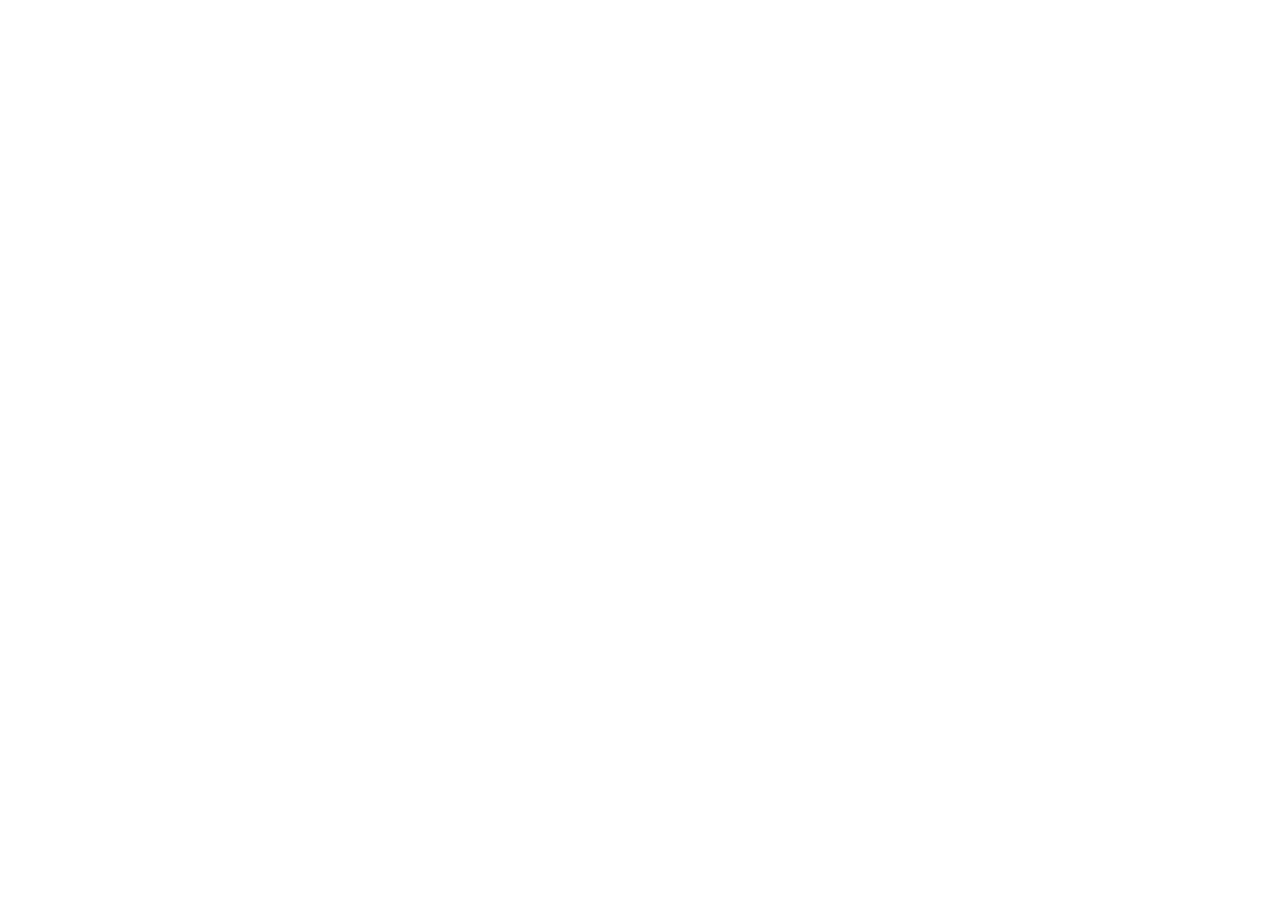
==== commit 2a62ff68: "Add files via upload" ====
--- a/admin.html
+++ b/admin.html
@@ -3,16 +3,11 @@
 <head>
 <meta charset="UTF-8">
 <meta name="viewport" content="width=device-width, initial-scale=1.0">
-<title>Admin Portal – WorkShop Hub</title>
+<title>Admin Portal – Workshop Seminar Hub</title>
 <link href="https://fonts.googleapis.com/css2?family=Playfair+Display:wght@600;700;800&family=DM+Sans:wght@300;400;500;600&display=swap" rel="stylesheet">
-<link rel="stylesheet" href="css/style.css">
 </head>
 <body>
-
-<!-- ████████████████████████████████████████
-     ADMIN LOGIN PAGE
-████████████████████████████████████████ -->
-<div id="adminLoginPage">
+<div id="adminLoginPage" style="display:none;">
 <style>
 #adminLoginPage {
   position:fixed; inset:0; z-index:600;
@@ -61,7 +56,7 @@
 .adm-err.show { display:block; }
 .adm-fg { margin-bottom:14px; }
 .adm-fg label { display:block;font-size:.68rem;font-weight:700;color:rgba(255,255,255,.35);text-transform:uppercase;letter-spacing:.1em;margin-bottom:6px; }
-.adm-fg input { width:100%;padding:11px 14px;background:rgba(255,255,255,.05);border:1px solid rgba(255,255,255,.1);border-radius:8px;color:white;font-size:.86rem;outline:none;transition:.2s;font-family:'DM Sans',sans-serif;box-sizing:border-box; }
+.adm-fg input { width:100%;padding:11px 14px;background:rgba(255,255,255,.05);border:1px solid rgba(255,255,255,.1);border-radius:8px;color:white;font-size:.86rem;outline:none;transition:.2s;font-family:'DM Sans',sans-serif; }
 .adm-fg input::placeholder { color:rgba(255,255,255,.25); }
 .adm-fg input:focus { border-color:#C9A84C;background:rgba(201,168,76,.06);box-shadow:0 0 0 3px rgba(201,168,76,.1); }
 .adm-submit { width:100%;padding:13px;background:linear-gradient(135deg,#A0832A,#C9A84C);color:white;border:none;border-radius:8px;font-size:.88rem;font-weight:700;cursor:pointer;font-family:'DM Sans',sans-serif;letter-spacing:.06em;text-transform:uppercase;transition:.2s;display:flex;align-items:center;justify-content:center;gap:8px;margin-top:4px; }
@@ -76,76 +71,39 @@
 <div class="adm-orb adm-orb1"></div>
 <div class="adm-orb adm-orb2"></div>
 <div class="adm-login-wrap">
-  <!-- Left branding panel -->
+  <!-- Left -->
   <div class="adm-login-left">
-    <div class="adm-shield">
-      <svg viewBox="0 0 24 24"><path d="M12 22s8-4 8-10V5l-8-3-8 3v7c0 6 8 10 8 10z"/></svg>
-    </div>
+    <div class="adm-shield"><svg viewBox="0 0 24 24"><path d="M12 22s8-4 8-10V5l-8-3-8 3v7c0 6 8 10 8 10z"/></svg></div>
     <h1>Admin Control Center</h1>
     <p>Secure access portal for authorized administrators only. All activity is monitored and logged.</p>
-    <div class="adm-feature">
-      <div class="adm-feature-icon"><svg viewBox="0 0 24 24"><rect x="3" y="3" width="7" height="7"/><rect x="14" y="3" width="7" height="7"/><rect x="3" y="14" width="7" height="7"/><rect x="14" y="14" width="7" height="7"/></svg></div>
-      Full workshop management
-    </div>
-    <div class="adm-feature">
-      <div class="adm-feature-icon"><svg viewBox="0 0 24 24"><path d="M17 21v-2a4 4 0 0 0-4-4H5a4 4 0 0 0-4 4v2"/><circle cx="9" cy="7" r="4"/></svg></div>
-      Student registrations &amp; reports
-    </div>
-    <div class="adm-feature">
-      <div class="adm-feature-icon"><svg viewBox="0 0 24 24"><polyline points="22 12 18 12 15 21 9 3 6 12 2 12"/></svg></div>
-      Real-time analytics &amp; insights
-    </div>
-    <div class="adm-feature">
-      <div class="adm-feature-icon"><svg viewBox="0 0 24 24"><path d="M18 8A6 6 0 0 0 6 8c0 7-3 9-3 9h18s-3-2-3-9"/></svg></div>
-      Send notifications &amp; alerts
-    </div>
-    <div class="adm-warning">
-      <svg viewBox="0 0 24 24"><path d="M10.29 3.86L1.82 18a2 2 0 0 0 1.71 3h16.94a2 2 0 0 0 1.71-3L13.71 3.86a2 2 0 0 0-3.42 0z"/><line x1="12" y1="9" x2="12" y2="13"/><line x1="12" y1="17" x2="12.01" y2="17"/></svg>
-      Restricted area. Unauthorized access attempts are logged and reported.
-    </div>
+    <div class="adm-feature"><div class="adm-feature-icon"><svg viewBox="0 0 24 24"><rect x="3" y="3" width="7" height="7"/><rect x="14" y="3" width="7" height="7"/><rect x="3" y="14" width="7" height="7"/><rect x="14" y="14" width="7" height="7"/></svg></div>Full workshop management</div>
+    <div class="adm-feature"><div class="adm-feature-icon"><svg viewBox="0 0 24 24"><path d="M17 21v-2a4 4 0 0 0-4-4H5a4 4 0 0 0-4 4v2"/><circle cx="9" cy="7" r="4"/></svg></div>Student registrations & reports</div>
+    <div class="adm-feature"><div class="adm-feature-icon"><svg viewBox="0 0 24 24"><polyline points="22 12 18 12 15 21 9 3 6 12 2 12"/></svg></div>Real-time analytics & insights</div>
+    <div class="adm-feature"><div class="adm-feature-icon"><svg viewBox="0 0 24 24"><path d="M18 8A6 6 0 0 0 6 8c0 7-3 9-3 9h18s-3-2-3-9"/></svg></div>Send notifications & alerts</div>
+    <div class="adm-warning"><svg viewBox="0 0 24 24"><path d="M10.29 3.86L1.82 18a2 2 0 0 0 1.71 3h16.94a2 2 0 0 0 1.71-3L13.71 3.86a2 2 0 0 0-3.42 0z"/><line x1="12" y1="9" x2="12" y2="13"/><line x1="12" y1="17" x2="12.01" y2="17"/></svg>Restricted area. Unauthorized access attempts are logged and reported.</div>
   </div>
-  <!-- Right login form -->
+  <!-- Right -->
   <div class="adm-login-right">
     <h2>Administrator Sign In</h2>
     <p>Use your institutional credentials or SSO</p>
     <div class="adm-social-row">
-      <button class="adm-soc" onclick="adminSocialLogin('Google')">
-        <svg viewBox="0 0 24 24"><path d="M22.56 12.25c0-.78-.07-1.53-.2-2.25H12v4.26h5.92c-.26 1.37-1.04 2.53-2.21 3.31v2.77h3.57c2.08-1.92 3.28-4.74 3.28-8.09z" fill="#4285F4"/><path d="M12 23c2.97 0 5.46-.98 7.28-2.66l-3.57-2.77c-.98.66-2.23 1.06-3.71 1.06-2.86 0-5.29-1.93-6.16-4.53H2.18v2.84C3.99 20.53 7.7 23 12 23z" fill="#34A853"/><path d="M5.84 14.09c-.22-.66-.35-1.36-.35-2.09s.13-1.43.35-2.09V7.07H2.18C1.43 8.55 1 10.22 1 12s.43 3.45 1.18 4.93l2.85-2.22.81-.62z" fill="#FBBC05"/><path d="M12 5.38c1.62 0 3.06.56 4.21 1.64l3.15-3.15C17.45 2.09 14.97 1 12 1 7.7 1 3.99 3.47 2.18 7.07l3.66 2.84c.87-2.6 3.3-4.53 6.16-4.53z" fill="#EA4335"/></svg>
-        Google
-      </button>
-      <button class="adm-soc" onclick="adminSocialLogin('Microsoft')">
-        <svg viewBox="0 0 24 24"><rect x="1" y="1" width="10" height="10" fill="#F25022"/><rect x="13" y="1" width="10" height="10" fill="#7FBA00"/><rect x="1" y="13" width="10" height="10" fill="#00A4EF"/><rect x="13" y="13" width="10" height="10" fill="#FFB900"/></svg>
-        Microsoft
-      </button>
-      <button class="adm-soc" onclick="adminSocialLogin('SSO')">
-        <svg viewBox="0 0 24 24" stroke="currentColor" fill="none" stroke-width="2"><rect x="3" y="11" width="18" height="11" rx="2"/><path d="M7 11V7a5 5 0 0 1 10 0v4"/></svg>
-        SSO
-      </button>
+      <button class="adm-soc" onclick="adminSocialLogin('Google')"><svg viewBox="0 0 24 24"><path d="M22.56 12.25c0-.78-.07-1.53-.2-2.25H12v4.26h5.92c-.26 1.37-1.04 2.53-2.21 3.31v2.77h3.57c2.08-1.92 3.28-4.74 3.28-8.09z" fill="#4285F4"/><path d="M12 23c2.97 0 5.46-.98 7.28-2.66l-3.57-2.77c-.98.66-2.23 1.06-3.71 1.06-2.86 0-5.29-1.93-6.16-4.53H2.18v2.84C3.99 20.53 7.7 23 12 23z" fill="#34A853"/><path d="M5.84 14.09c-.22-.66-.35-1.36-.35-2.09s.13-1.43.35-2.09V7.07H2.18C1.43 8.55 1 10.22 1 12s.43 3.45 1.18 4.93l2.85-2.22.81-.62z" fill="#FBBC05"/><path d="M12 5.38c1.62 0 3.06.56 4.21 1.64l3.15-3.15C17.45 2.09 14.97 1 12 1 7.7 1 3.99 3.47 2.18 7.07l3.66 2.84c.87-2.6 3.3-4.53 6.16-4.53z" fill="#EA4335"/></svg>Google</button>
+      <button class="adm-soc" onclick="adminSocialLogin('Microsoft')"><svg viewBox="0 0 24 24"><rect x="1" y="1" width="10" height="10" fill="#F25022"/><rect x="13" y="1" width="10" height="10" fill="#7FBA00"/><rect x="1" y="13" width="10" height="10" fill="#00A4EF"/><rect x="13" y="13" width="10" height="10" fill="#FFB900"/></svg>Microsoft</button>
+      <button class="adm-soc" onclick="adminSocialLogin('SSO')"><svg viewBox="0 0 24 24" stroke="currentColor" fill="none" stroke-width="2"><rect x="3" y="11" width="18" height="11" rx="2"/><path d="M7 11V7a5 5 0 0 1 10 0v4"/></svg>SSO</button>
     </div>
     <div class="adm-divider"><hr><span>or credentials</span><hr></div>
     <div class="adm-err" id="admErr">⚠️ Access denied. Invalid credentials.</div>
-    <div class="adm-fg">
-      <label>Admin Email</label>
-      <input type="email" id="admEmail" placeholder="mohanapriya@klh.edu.in" onkeydown="if(event.key==='Enter')adminLogin()">
-    </div>
-    <div class="adm-fg">
-      <label>Password</label>
-      <input type="password" id="admPass" placeholder="••••••••••" onkeydown="if(event.key==='Enter')adminLogin()">
-    </div>
+    <div class="adm-fg"><label>Admin Email</label><input type="email" id="admEmail" placeholder="mohanapriya@klh.edu.in" onkeydown="if(event.key==='Enter')adminLogin()"></div>
+    <div class="adm-fg"><label>Password</label><input type="password" id="admPass" placeholder="••••••••••" onkeydown="if(event.key==='Enter')adminLogin()"></div>
     <button class="adm-submit" onclick="adminLogin()">
       <svg width="15" height="15" viewBox="0 0 24 24" fill="none" stroke="currentColor" stroke-width="2.5"><path d="M12 22s8-4 8-10V5l-8-3-8 3v7c0 6 8 10 8 10z"/></svg>
       Secure Sign In
     </button>
-    <div class="adm-hint">
-      <strong>Demo:</strong> mohanapriya@klh.edu.in &nbsp;/&nbsp; admin123
-    </div>
-    <div class="adm-back">
-      <a onclick="window.location.href='index.html'">← Back to main site</a>
-    </div>
+    <div class="adm-hint"><strong>Demo:</strong> <a href="/cdn-cgi/l/email-protection" class="__cf_email__" data-cfemail="315c5e59505f504143584850715a5d591f5455441f585f">[email&#160;protected]</a> &nbsp;/&nbsp; admin123</div>
+    <div class="adm-back"><a onclick="window.location.href='index.html'">← Back to main site</a></div>
   </div>
 </div>
-</div><!-- /#adminLoginPage -->
-
+</div>
 
 <!-- ████████████████████████████████████████
      ADMIN PORTAL — FULL DASHBOARD
@@ -165,6 +123,7 @@
   display:flex; flex-direction:column;
   overflow:hidden;
 }
+
 /* ── Top Nav ── */
 .ap-nav {
   height:60px; background:white;
@@ -174,89 +133,171 @@
   box-shadow:0 1px 8px rgba(27,58,107,.06);
 }
 .ap-nav-logo { display:flex; align-items:center; gap:10px; margin-right:32px; text-decoration:none; }
-.ap-nav-logo-box { width:36px; height:36px; background:linear-gradient(135deg,#122649,#1B3A6B); border-radius:9px; display:grid; place-items:center; }
+.ap-nav-logo-box {
+  width:36px; height:36px;
+  background:linear-gradient(135deg,#122649,#1B3A6B);
+  border-radius:9px; display:grid; place-items:center;
+}
 .ap-nav-logo-box svg { width:17px; height:17px; stroke:white; fill:none; stroke-width:2.2; }
 .ap-nav-logo-name { font-family:'Playfair Display',serif; font-weight:800; font-size:1rem; color:#0D1B2A; }
 .ap-nav-logo-sub { font-size:.58rem; color:#94A3B8; display:block; margin-top:-2px; letter-spacing:.04em; }
 .ap-nav-links { display:flex; gap:2px; flex:1; }
-.ap-nav-link { padding:7px 16px; border-radius:8px; font-size:.84rem; font-weight:500; color:#64748B; cursor:pointer; transition:.15s; border:none; background:none; font-family:'DM Sans',sans-serif; }
+.ap-nav-link {
+  padding:7px 16px; border-radius:8px; font-size:.84rem;
+  font-weight:500; color:#64748B; cursor:pointer; transition:.15s;
+  border:none; background:none; font-family:'DM Sans',sans-serif;
+}
 .ap-nav-link:hover { color:#1B3A6B; background:#F1F5F9; }
 .ap-nav-link.active { color:#1B3A6B; background:#EEF2FF; font-weight:700; }
 .ap-nav-right { display:flex; align-items:center; gap:10px; }
-.ap-nav-search { display:flex; align-items:center; gap:7px; background:#F8FAFC; border:1.5px solid #E2E8F0; border-radius:9px; padding:7px 12px; }
-.ap-nav-search input { border:none; background:transparent; font-size:.82rem; outline:none; width:150px; color:#0D1B2A; font-family:'DM Sans',sans-serif; }
+.ap-nav-search {
+  display:flex; align-items:center; gap:7px;
+  background:#F8FAFC; border:1.5px solid #E2E8F0;
+  border-radius:9px; padding:7px 12px;
+}
+.ap-nav-search input {
+  border:none; background:transparent; font-size:.82rem;
+  outline:none; width:150px; color:#0D1B2A; font-family:'DM Sans',sans-serif;
+}
 .ap-nav-search svg { width:14px; height:14px; stroke:#94A3B8; fill:none; flex-shrink:0; }
-.ap-notif-bell { width:36px; height:36px; background:#F8FAFC; border:1.5px solid #E2E8F0; border-radius:9px; display:grid; place-items:center; cursor:pointer; position:relative; transition:.15s; }
+.ap-notif-bell {
+  width:36px; height:36px; background:#F8FAFC; border:1.5px solid #E2E8F0;
+  border-radius:9px; display:grid; place-items:center; cursor:pointer; position:relative; transition:.15s;
+}
 .ap-notif-bell:hover { border-color:#1B3A6B; background:#EEF2FF; }
 .ap-notif-bell svg { width:16px; height:16px; stroke:#64748B; fill:none; }
-.ap-notif-badge { position:absolute; top:-4px; right:-4px; width:16px; height:16px; background:#C9A84C; border-radius:50%; font-size:.62rem; font-weight:800; color:white; display:grid; place-items:center; border:2px solid white; }
-.ap-admin-pill { display:flex; align-items:center; gap:8px; background:#F8FAFC; border:1.5px solid #E2E8F0; border-radius:24px; padding:5px 14px 5px 5px; cursor:pointer; transition:.15s; }
+.ap-notif-badge {
+  position:absolute; top:-4px; right:-4px;
+  width:16px; height:16px; background:#C9A84C;
+  border-radius:50%; font-size:.62rem; font-weight:800;
+  color:white; display:grid; place-items:center; border:2px solid white;
+}
+.ap-admin-pill {
+  display:flex; align-items:center; gap:8px;
+  background:#F8FAFC; border:1.5px solid #E2E8F0;
+  border-radius:24px; padding:5px 14px 5px 5px; cursor:pointer; transition:.15s;
+}
 .ap-admin-pill:hover { border-color:#C9A84C; }
-.ap-admin-av { width:30px; height:30px; background:linear-gradient(135deg,#122649,#C9A84C); border-radius:50%; display:grid; place-items:center; font-size:.78rem; font-weight:800; color:white; }
+.ap-admin-av {
+  width:30px; height:30px;
+  background:linear-gradient(135deg,#122649,#C9A84C);
+  border-radius:50%; display:grid; place-items:center;
+  font-size:.78rem; font-weight:800; color:white;
+}
 .ap-admin-name { font-size:.82rem; font-weight:600; color:#0D1B2A; }
 .ap-admin-role { font-size:.66rem; color:#94A3B8; }
-.ap-logout { padding:7px 16px; background:#FEF2F2; border:1.5px solid #FECACA; border-radius:9px; color:#DC2626; font-size:.8rem; font-weight:700; cursor:pointer; font-family:'DM Sans',sans-serif; transition:.15s; letter-spacing:.04em; }
+.ap-logout {
+  padding:7px 16px; background:#FEF2F2; border:1.5px solid #FECACA;
+  border-radius:9px; color:#DC2626; font-size:.8rem; font-weight:700;
+  cursor:pointer; font-family:'DM Sans',sans-serif; transition:.15s; letter-spacing:.04em;
+}
 .ap-logout:hover { background:#FEE2E2; }
+
 /* ── Body Layout ── */
 .ap-body { display:flex; flex:1; overflow:hidden; }
+
 /* ── Sidebar ── */
-.ap-sidebar { width:220px; background:white; border-right:1px solid #E2E8F0; flex-shrink:0; display:flex; flex-direction:column; overflow-y:auto; padding:20px 12px; }
+.ap-sidebar {
+  width:220px; background:white; border-right:1px solid #E2E8F0;
+  flex-shrink:0; display:flex; flex-direction:column;
+  overflow-y:auto; padding:20px 12px;
+}
 .ap-sb-section { margin-bottom:24px; }
-.ap-sb-label { font-size:.65rem; font-weight:800; color:#94A3B8; text-transform:uppercase; letter-spacing:.1em; padding:0 10px; margin-bottom:8px; }
-.ap-sb-item { display:flex; align-items:center; gap:9px; padding:9px 10px; border-radius:9px; cursor:pointer; font-size:.84rem; font-weight:500; color:#64748B; transition:.15s; margin-bottom:2px; border:none; background:none; width:100%; text-align:left; font-family:'DM Sans',sans-serif; }
+.ap-sb-label {
+  font-size:.65rem; font-weight:800; color:#94A3B8;
+  text-transform:uppercase; letter-spacing:.1em; padding:0 10px; margin-bottom:8px;
+}
+.ap-sb-item {
+  display:flex; align-items:center; gap:9px;
+  padding:9px 10px; border-radius:9px; cursor:pointer;
+  font-size:.84rem; font-weight:500; color:#64748B; transition:.15s;
+  margin-bottom:2px; border:none; background:none; width:100%; text-align:left;
+  font-family:'DM Sans',sans-serif;
+}
 .ap-sb-item:hover { color:#1B3A6B; background:#F1F5F9; }
 .ap-sb-item.active { color:#1B3A6B; background:#EEF2FF; font-weight:700; }
 .ap-sb-item svg { width:16px; height:16px; stroke:currentColor; fill:none; stroke-width:2; flex-shrink:0; }
-.ap-sb-badge { margin-left:auto; padding:2px 7px; border-radius:10px; font-size:.65rem; font-weight:800; background:#F1F5F9; color:#64748B; }
+.ap-sb-badge {
+  margin-left:auto; padding:2px 7px; border-radius:10px;
+  font-size:.65rem; font-weight:800; background:#F1F5F9; color:#64748B;
+}
 .ap-sb-item.active .ap-sb-badge { background:rgba(27,58,107,.1); color:#1B3A6B; }
-.ap-sb-sys { margin:auto 0 0; padding:14px; background:#F8FAFC; border-radius:10px; border:1px solid #E2E8F0; }
+/* Sidebar system card */
+.ap-sb-sys {
+  margin:auto 0 0; padding:14px; background:#F8FAFC;
+  border-radius:10px; border:1px solid #E2E8F0;
+}
 .ap-sb-sys-title { font-size:.72rem; font-weight:700; color:#0D1B2A; margin-bottom:10px; }
 .ap-sb-sys-row { display:flex; align-items:center; justify-content:space-between; margin-bottom:7px; font-size:.73rem; color:#64748B; }
 .ap-sb-sys-dot { width:8px; height:8px; border-radius:50%; }
+
 /* ── Main Content ── */
 .ap-main { flex:1; overflow-y:auto; padding:24px 28px; }
+
 /* ── Page Header ── */
 .ap-page-hdr { margin-bottom:22px; }
 .ap-welcome { font-family:'Playfair Display',serif; font-size:1.7rem; font-weight:800; color:#0D1B2A; margin-bottom:4px; }
 .ap-welcome-sub { font-size:.86rem; color:#94A3B8; display:flex; align-items:center; gap:8px; }
 .ap-live-dot { width:7px; height:7px; background:#22C55E; border-radius:50%; animation:admPls 2s infinite; flex-shrink:0; }
 @keyframes admPls { 0%,100%{opacity:1;transform:scale(1)} 50%{opacity:.4;transform:scale(1.4)} }
+
 /* ── Stat Cards ── */
 .ap-stats { display:grid; grid-template-columns:repeat(4,1fr); gap:16px; margin-bottom:22px; }
-.ap-stat { background:white; border-radius:12px; padding:18px 20px; border:1.5px solid #E2E8F0; transition:.2s; cursor:default; box-shadow:0 2px 8px rgba(27,58,107,.04); }
+.ap-stat {
+  background:white; border-radius:12px; padding:18px 20px;
+  border:1.5px solid #E2E8F0; transition:.2s; cursor:default;
+  box-shadow:0 2px 8px rgba(27,58,107,.04);
+}
 .ap-stat:hover { border-color:#C9A84C; transform:translateY(-2px); box-shadow:0 6px 20px rgba(201,168,76,.12); }
 .ap-stat-top { display:flex; align-items:center; justify-content:space-between; margin-bottom:12px; }
-.ap-stat-icon { width:40px; height:40px; border-radius:10px; display:grid; place-items:center; }
+.ap-stat-icon {
+  width:40px; height:40px; border-radius:10px;
+  display:grid; place-items:center;
+}
 .ap-stat-icon svg { width:18px; height:18px; fill:none; stroke-width:2; }
-.ap-stat-trend { font-size:.72rem; font-weight:700; padding:3px 8px; border-radius:6px; letter-spacing:.02em; }
+.ap-stat-trend {
+  font-size:.72rem; font-weight:700; padding:3px 8px;
+  border-radius:6px; letter-spacing:.02em;
+}
 .apt-up { background:#ECFDF5; color:#059669; }
 .apt-down { background:#FEF2F2; color:#DC2626; }
 .apt-new { background:#FFF7ED; color:#C2410C; }
 .ap-stat-num { font-family:'Playfair Display',serif; font-size:1.8rem; font-weight:800; color:#0D1B2A; line-height:1; margin-bottom:4px; }
 .ap-stat-label { font-size:.78rem; color:#94A3B8; font-weight:500; }
-/* ── Dashboard grid ── */
+
+/* ── 3-col layout for dashboard ── */
 .ap-dashboard-grid { display:grid; grid-template-columns:1fr 1fr 300px; gap:16px; }
 .ap-dashboard-left { display:flex; flex-direction:column; gap:16px; }
 .ap-dashboard-mid  { display:flex; flex-direction:column; gap:16px; }
+
 /* ── Cards ── */
-.apc { background:white; border-radius:12px; border:1.5px solid #E2E8F0; box-shadow:0 2px 8px rgba(27,58,107,.04); }
-.apc-head { display:flex; align-items:center; justify-content:space-between; padding:16px 20px; border-bottom:1px solid #F1F5F9; }
+.apc {
+  background:white; border-radius:12px; border:1.5px solid #E2E8F0;
+  box-shadow:0 2px 8px rgba(27,58,107,.04);
+}
+.apc-head {
+  display:flex; align-items:center; justify-content:space-between;
+  padding:16px 20px; border-bottom:1px solid #F1F5F9;
+}
 .apc-title { font-family:'Playfair Display',serif; font-size:.95rem; font-weight:700; color:#0D1B2A; }
 .apc-sub { font-size:.74rem; color:#94A3B8; margin-top:2px; }
 .apc-body { padding:16px 20px; }
 .apc-live { display:flex; align-items:center; gap:5px; font-size:.7rem; font-weight:700; color:#22C55E; letter-spacing:.05em; text-transform:uppercase; }
 .apc-live::before { content:''; width:6px; height:6px; background:#22C55E; border-radius:50%; animation:admPls 2s infinite; }
+
 /* ── Bar Chart ── */
 .adm-bar-wrap { display:flex; align-items:flex-end; gap:8px; height:90px; padding-top:8px; }
 .adm-bc-col { display:flex; flex-direction:column; align-items:center; gap:4px; flex:1; }
 .adm-bc-val { font-size:.65rem; font-weight:700; color:#64748B; }
 .adm-bc-bar { width:100%; border-radius:4px 4px 0 0; transition:.8s cubic-bezier(.34,1.56,.64,1); min-height:4px; }
 .adm-bc-day { font-size:.65rem; color:#94A3B8; font-weight:500; }
-/* ── Donut ── */
+
+/* ── Donut chart ── */
 .adm-donut-wrap { display:flex; align-items:center; gap:20px; padding:4px 0; }
 .adm-donut-legend { display:flex; flex-direction:column; gap:8px; }
 .adm-dl-item { display:flex; align-items:center; gap:8px; font-size:.78rem; color:#64748B; }
 .adm-dl-dot { width:10px; height:10px; border-radius:50%; flex-shrink:0; }
+
 /* ── Tables ── */
 .adm-table { width:100%; border-collapse:collapse; font-size:.82rem; }
 .adm-table thead tr { border-bottom:2px solid #F1F5F9; }
@@ -264,61 +305,96 @@
 .adm-table td { padding:11px 12px; border-bottom:1px solid #F8FAFC; color:#374151; vertical-align:middle; }
 .adm-table tr:hover td { background:#FAFBFF; }
 .adm-table tr:last-child td { border-bottom:none; }
+/* Status badges */
 .adm-badge { display:inline-block; padding:3px 9px; border-radius:5px; font-size:.68rem; font-weight:800; letter-spacing:.05em; text-transform:uppercase; }
 .adb-green  { background:#ECFDF5; color:#059669; }
 .adb-yellow { background:#FFF7ED; color:#C2410C; }
 .adb-blue   { background:#EEF2FF; color:#4338CA; }
 .adb-red    { background:#FEF2F2; color:#DC2626; }
 .adb-navy   { background:rgba(27,58,107,.08); color:#1B3A6B; }
-/* ── Quick Actions Panel ── */
+
+/* ── Right Quick-Action Panel ── */
 .ap-quick-panel { display:flex; flex-direction:column; gap:12px; }
-.ap-quick-welcome { background:linear-gradient(135deg,#122649,#1B3A6B); border-radius:12px; padding:22px; }
+.ap-quick-welcome {
+  background:linear-gradient(135deg,#122649,#1B3A6B);
+  border-radius:12px; padding:22px;
+}
 .ap-quick-welcome h3 { font-family:'Playfair Display',serif; font-size:1rem; color:white; font-weight:700; margin-bottom:4px; }
 .ap-quick-welcome p { font-size:.76rem; color:rgba(255,255,255,.55); margin-bottom:16px; line-height:1.5; }
 .ap-quick-actions { display:flex; flex-direction:column; gap:8px; }
-.aq-btn { display:flex; align-items:center; gap:10px; padding:10px 14px; border-radius:9px; border:none; cursor:pointer; font-size:.82rem; font-weight:600; font-family:'DM Sans',sans-serif; transition:.15s; text-align:left; width:100%; }
+.aq-btn {
+  display:flex; align-items:center; gap:10px; padding:10px 14px;
+  border-radius:9px; border:none; cursor:pointer; font-size:.82rem;
+  font-weight:600; font-family:'DM Sans',sans-serif; transition:.15s; text-align:left; width:100%;
+}
 .aqb-gold { background:rgba(201,168,76,.15); color:#E8C96B; }
 .aqb-gold:hover { background:rgba(201,168,76,.25); }
 .aqb-white { background:rgba(255,255,255,.08); color:rgba(255,255,255,.7); }
 .aqb-white:hover { background:rgba(255,255,255,.14); color:white; }
 .aq-btn svg { width:15px; height:15px; stroke:currentColor; fill:none; stroke-width:2; flex-shrink:0; }
-/* ── Mini Workshop Cards ── */
+
+/* Mini workshop cards (right panel) */
 .ap-mini-ws { padding:10px 14px; border:1.5px solid #E2E8F0; border-radius:9px; cursor:pointer; transition:.15s; }
 .ap-mini-ws:hover { border-color:#C9A84C; background:#FFFBF0; }
 .ap-mini-ws-title { font-size:.82rem; font-weight:700; color:#0D1B2A; margin-bottom:4px; }
 .ap-mini-ws-meta { font-size:.72rem; color:#94A3B8; }
 .ap-mini-seat-bar { height:4px; background:#F1F5F9; border-radius:2px; margin-top:8px; overflow:hidden; }
 .ap-mini-seat-fill { height:100%; border-radius:2px; background:linear-gradient(90deg,#A0832A,#C9A84C); }
+
 /* ── Feed ── */
 .adm-feed-item { display:flex; align-items:flex-start; gap:10px; padding:10px 0; border-bottom:1px solid #F8FAFC; }
 .adm-feed-item:last-child { border-bottom:none; padding-bottom:0; }
 .adm-feed-icon { width:32px; height:32px; border-radius:9px; display:grid; place-items:center; font-size:.9rem; flex-shrink:0; }
 .adm-feed-text { font-size:.8rem; color:#374151; line-height:1.5; }
 .adm-feed-time { font-size:.7rem; color:#94A3B8; margin-top:2px; }
-/* ── Workshops page ── */
+
+/* ── WORKSHOPS PAGE ── */
 .ap-ws-page-grid { display:grid; grid-template-columns:200px 1fr; gap:16px; }
 .ap-ws-filter-panel { background:white; border-radius:12px; border:1.5px solid #E2E8F0; padding:18px; height:fit-content; }
 .ap-ws-filter-panel h4 { font-size:.75rem; font-weight:800; color:#94A3B8; text-transform:uppercase; letter-spacing:.08em; margin-bottom:12px; }
-.ap-ws-filter-item { display:flex; align-items:center; gap:8px; padding:8px 10px; border-radius:8px; cursor:pointer; font-size:.83rem; font-weight:500; color:#64748B; transition:.15s; margin-bottom:2px; }
+.ap-ws-filter-item {
+  display:flex; align-items:center; gap:8px; padding:8px 10px;
+  border-radius:8px; cursor:pointer; font-size:.83rem; font-weight:500;
+  color:#64748B; transition:.15s; margin-bottom:2px;
+}
 .ap-ws-filter-item:hover { color:#1B3A6B; background:#F1F5F9; }
 .ap-ws-filter-item.active { color:#1B3A6B; background:#EEF2FF; font-weight:700; }
 .ap-ws-filter-item svg { width:14px; height:14px; stroke:currentColor; fill:none; stroke-width:2; flex-shrink:0; }
 .ap-ws-right { display:flex; flex-direction:column; gap:14px; }
-.ap-ws-toolbar { background:white; border-radius:12px; border:1.5px solid #E2E8F0; padding:14px 18px; display:flex; align-items:center; gap:10px; flex-wrap:wrap; }
-.ap-ws-search { flex:1; min-width:160px; display:flex; align-items:center; gap:8px; background:#F8FAFC; border:1.5px solid #E2E8F0; border-radius:8px; padding:8px 12px; }
+.ap-ws-toolbar {
+  background:white; border-radius:12px; border:1.5px solid #E2E8F0;
+  padding:14px 18px; display:flex; align-items:center; gap:10px; flex-wrap:wrap;
+}
+.ap-ws-search {
+  flex:1; min-width:160px; display:flex; align-items:center; gap:8px;
+  background:#F8FAFC; border:1.5px solid #E2E8F0; border-radius:8px; padding:8px 12px;
+}
 .ap-ws-search input { border:none; background:transparent; font-size:.83rem; outline:none; color:#0D1B2A; font-family:'DM Sans',sans-serif; flex:1; }
+.ap-ws-search input:focus { color:#0D1B2A; }
 .ap-ws-search svg { width:14px; height:14px; stroke:#94A3B8; fill:none; flex-shrink:0; }
 .ap-ws-tabs { display:flex; gap:4px; }
-.ap-ws-tab { padding:7px 14px; border-radius:7px; font-size:.78rem; font-weight:600; color:#64748B; border:1.5px solid #E2E8F0; background:white; cursor:pointer; transition:.15s; font-family:'DM Sans',sans-serif; }
+.ap-ws-tab {
+  padding:7px 14px; border-radius:7px; font-size:.78rem; font-weight:600;
+  color:#64748B; border:1.5px solid #E2E8F0; background:white; cursor:pointer;
+  transition:.15s; font-family:'DM Sans',sans-serif;
+}
 .ap-ws-tab.active { background:#EEF2FF; color:#1B3A6B; border-color:#C7D2F8; }
 .ap-ws-tab:hover { border-color:#1B3A6B; }
-.ap-add-ws-btn { padding:8px 18px; background:linear-gradient(135deg,#A0832A,#C9A84C); color:white; border:none; border-radius:8px; font-size:.82rem; font-weight:700; cursor:pointer; font-family:'DM Sans',sans-serif; letter-spacing:.04em; white-space:nowrap; transition:.15s; }
+.ap-add-ws-btn {
+  padding:8px 18px; background:linear-gradient(135deg,#A0832A,#C9A84C);
+  color:white; border:none; border-radius:8px; font-size:.82rem; font-weight:700;
+  cursor:pointer; font-family:'DM Sans',sans-serif; letter-spacing:.04em; white-space:nowrap; transition:.15s;
+}
 .ap-add-ws-btn:hover { transform:translateY(-1px); box-shadow:0 4px 14px rgba(201,168,76,.3); }
-/* Workshop cards */
+/* Workshop cards grid */
 .ap-ws-cards { display:grid; grid-template-columns:repeat(auto-fill,minmax(260px,1fr)); gap:14px; }
-.ap-wsc { background:white; border-radius:12px; border:1.5px solid #E2E8F0; overflow:hidden; transition:.2s; cursor:pointer; }
+.ap-wsc {
+  background:white; border-radius:12px; border:1.5px solid #E2E8F0;
+  overflow:hidden; transition:.2s; cursor:pointer;
+}
 .ap-wsc:hover { border-color:#C9A84C; transform:translateY(-3px); box-shadow:0 8px 24px rgba(201,168,76,.12); }
 .ap-wsc-thumb { height:130px; position:relative; overflow:hidden; }
+.ap-wsc-thumb svg { width:100%; height:100%; display:block; }
 .ap-wsc-type { position:absolute; top:10px; right:10px; padding:3px 9px; border-radius:4px; font-size:.65rem; font-weight:800; text-transform:uppercase; letter-spacing:.06em; }
 .ap-wsc-body { padding:14px; }
 .ap-wsc-title { font-weight:700; font-size:.88rem; color:#0D1B2A; margin-bottom:8px; line-height:1.3; }
@@ -327,69 +403,137 @@
 .ap-wsc-bar { height:4px; background:#F1F5F9; border-radius:2px; margin:10px 0 6px; overflow:hidden; }
 .ap-wsc-bar-fill { height:100%; border-radius:2px; }
 .ap-wsc-foot { display:flex; justify-content:space-between; align-items:center; margin-top:8px; }
-.ap-wsc-foot-btn { padding:5px 13px; border-radius:6px; font-size:.73rem; font-weight:700; cursor:pointer; font-family:'DM Sans',sans-serif; border:none; transition:.15s; }
+.ap-wsc-foot-btn {
+  padding:5px 13px; border-radius:6px; font-size:.73rem; font-weight:700;
+  cursor:pointer; font-family:'DM Sans',sans-serif; border:none; transition:.15s;
+}
 .apwfb-view { background:#F1F5F9; color:#1B3A6B; }
 .apwfb-view:hover { background:#EEF2FF; }
 .apwfb-reg { background:linear-gradient(135deg,#A0832A,#C9A84C); color:white; }
 .apwfb-reg:hover { box-shadow:0 3px 10px rgba(201,168,76,.3); transform:translateY(-1px); }
-/* ── Add Workshop Form ── */
-.ap-add-form { background:white; border-radius:12px; border:2px dashed #C9A84C; padding:24px; margin-bottom:14px; display:none; }
+
+/* ── ADD WORKSHOP FORM ── */
+.ap-add-form {
+  background:white; border-radius:12px; border:2px dashed #C9A84C;
+  padding:24px; margin-bottom:14px; display:none;
+}
 .ap-add-form h3 { font-family:'Playfair Display',serif; font-size:1rem; font-weight:700; color:#0D1B2A; margin-bottom:16px; display:flex; align-items:center; gap:8px; }
 .apf-grid { display:grid; grid-template-columns:1fr 1fr; gap:12px; margin-bottom:12px; }
 .apf-fg label { display:block; font-size:.7rem; font-weight:800; color:#94A3B8; text-transform:uppercase; letter-spacing:.08em; margin-bottom:5px; }
-.apf-fg input, .apf-fg select, .apf-fg textarea { width:100%; padding:9px 12px; border:1.5px solid #E2E8F0; border-radius:8px; font-size:.83rem; color:#0D1B2A; background:#FAFBFF; outline:none; font-family:'DM Sans',sans-serif; transition:.15s; box-sizing:border-box; }
-.apf-fg input:focus, .apf-fg select:focus, .apf-fg textarea:focus { border-color:#C9A84C; box-shadow:0 0 0 3px rgba(201,168,76,.1); }
+.apf-fg input, .apf-fg select, .apf-fg textarea {
+  width:100%; padding:9px 12px; border:1.5px solid #E2E8F0; border-radius:8px;
+  font-size:.83rem; color:#0D1B2A; background:#FAFBFF; outline:none;
+  font-family:'DM Sans',sans-serif; transition:.15s;
+}
+.apf-fg input:focus, .apf-fg select:focus, .apf-fg textarea:focus {
+  border-color:#C9A84C; box-shadow:0 0 0 3px rgba(201,168,76,.1);
+}
 .apf-fg textarea { resize:vertical; min-height:80px; }
-.apf-submit { padding:10px 24px; background:linear-gradient(135deg,#A0832A,#C9A84C); color:white; border:none; border-radius:8px; font-size:.84rem; font-weight:700; cursor:pointer; font-family:'DM Sans',sans-serif; letter-spacing:.05em; transition:.2s; }
+.apf-submit {
+  padding:10px 24px; background:linear-gradient(135deg,#A0832A,#C9A84C);
+  color:white; border:none; border-radius:8px; font-size:.84rem; font-weight:700;
+  cursor:pointer; font-family:'DM Sans',sans-serif; letter-spacing:.05em; transition:.2s;
+}
 .apf-submit:hover { transform:translateY(-1px); box-shadow:0 6px 18px rgba(201,168,76,.35); }
-/* ── Registrations ── */
-.ap-reg-toolbar { background:white; border-radius:12px; border:1.5px solid #E2E8F0; padding:14px 18px; display:flex; align-items:center; gap:10px; flex-wrap:wrap; margin-bottom:14px; }
+
+/* ── REGISTRATIONS PAGE ── */
+.ap-reg-toolbar {
+  background:white; border-radius:12px; border:1.5px solid #E2E8F0;
+  padding:14px 18px; display:flex; align-items:center; gap:10px; flex-wrap:wrap; margin-bottom:14px;
+}
 .ap-reg-tabs { display:flex; gap:0; border-radius:8px; overflow:hidden; border:1.5px solid #E2E8F0; }
-.ap-reg-tab { padding:8px 16px; font-size:.79rem; font-weight:600; color:#64748B; background:white; cursor:pointer; font-family:'DM Sans',sans-serif; border-right:1px solid #E2E8F0; transition:.15s; white-space:nowrap; }
+.ap-reg-tab {
+  padding:8px 16px; font-size:.79rem; font-weight:600; color:#64748B;
+  background:white; cursor:pointer; font-family:'DM Sans',sans-serif;
+  border-right:1px solid #E2E8F0; transition:.15s; white-space:nowrap;
+}
 .ap-reg-tab:last-child { border-right:none; }
 .ap-reg-tab.active { background:#EEF2FF; color:#1B3A6B; }
 .ap-reg-tab:hover:not(.active) { background:#F8FAFC; }
 .ap-reg-filter-row { display:flex; gap:8px; align-items:center; flex-wrap:wrap; }
-.ap-reg-select { padding:7px 12px; border:1.5px solid #E2E8F0; border-radius:8px; font-size:.8rem; color:#64748B; background:white; cursor:pointer; outline:none; font-family:'DM Sans',sans-serif; transition:.15s; }
+.ap-reg-select {
+  padding:7px 12px; border:1.5px solid #E2E8F0; border-radius:8px;
+  font-size:.8rem; color:#64748B; background:white; cursor:pointer; outline:none;
+  font-family:'DM Sans',sans-serif; transition:.15s;
+}
 .ap-reg-select:focus { border-color:#C9A84C; }
-.ap-reg-btn { padding:8px 18px; border-radius:8px; font-size:.8rem; font-weight:700; cursor:pointer; font-family:'DM Sans',sans-serif; border:none; transition:.15s; letter-spacing:.04em; }
+.ap-reg-btn {
+  padding:8px 18px; border-radius:8px; font-size:.8rem; font-weight:700;
+  cursor:pointer; font-family:'DM Sans',sans-serif; border:none; transition:.15s; letter-spacing:.04em;
+}
 .adrb-gold { background:linear-gradient(135deg,#A0832A,#C9A84C); color:white; }
 .adrb-gold:hover { box-shadow:0 4px 12px rgba(201,168,76,.3); }
 .adrb-outline { background:white; color:#1B3A6B; border:1.5px solid #E2E8F0; }
 .adrb-outline:hover { border-color:#1B3A6B; background:#EEF2FF; }
-/* ── Notifications ── */
+
+/* ── NOTIFICATIONS PAGE ── */
 .ap-notif-grid { display:grid; grid-template-columns:1fr 1fr; gap:16px; }
 .notif-to-wrap { display:flex; gap:6px; flex-wrap:wrap; margin-bottom:14px; }
-.ntag { padding:5px 12px; border-radius:20px; border:1.5px solid #E2E8F0; font-size:.76rem; font-weight:600; color:#64748B; cursor:pointer; transition:.15s; }
+.ntag {
+  padding:5px 12px; border-radius:20px; border:1.5px solid #E2E8F0;
+  font-size:.76rem; font-weight:600; color:#64748B; cursor:pointer; transition:.15s;
+}
 .ntag.sel { background:#EEF2FF; color:#1B3A6B; border-color:#C7D2F8; }
 .ntag:hover:not(.sel) { border-color:#1B3A6B; }
 .ntag-label { font-size:.65rem; color:#94A3B8; text-transform:uppercase; letter-spacing:.08em; font-weight:800; margin-bottom:8px; }
-.notif-msg-area { width:100%; min-height:110px; padding:12px 14px; border:1.5px solid #E2E8F0; border-radius:10px; font-size:.84rem; font-family:'DM Sans',sans-serif; color:#0D1B2A; resize:vertical; outline:none; transition:.15s; box-sizing:border-box; }
+.notif-msg-area {
+  width:100%; min-height:110px; padding:12px 14px;
+  border:1.5px solid #E2E8F0; border-radius:10px;
+  font-size:.84rem; font-family:'DM Sans',sans-serif;
+  color:#0D1B2A; resize:vertical; outline:none; transition:.15s;
+}
 .notif-msg-area:focus { border-color:#C9A84C; box-shadow:0 0 0 3px rgba(201,168,76,.1); }
 .notif-send-row { display:flex; gap:8px; margin-top:12px; }
-.ns-btn { padding:9px 20px; border-radius:8px; font-size:.82rem; font-weight:700; cursor:pointer; font-family:'DM Sans',sans-serif; border:none; transition:.15s; letter-spacing:.04em; }
+.ns-btn {
+  padding:9px 20px; border-radius:8px; font-size:.82rem; font-weight:700;
+  cursor:pointer; font-family:'DM Sans',sans-serif; border:none; transition:.15s; letter-spacing:.04em;
+}
 .nsb-gold { background:linear-gradient(135deg,#A0832A,#C9A84C); color:white; }
 .nsb-gold:hover { box-shadow:0 4px 12px rgba(201,168,76,.3); }
 .nsb-outline { background:white; color:#64748B; border:1.5px solid #E2E8F0; }
-/* ── Seat Monitor ── */
-.ap-seat-card { background:white; border-radius:12px; border:1.5px solid #E2E8F0; padding:18px; transition:.2s; }
+
+/* ── ANALYTICS PAGE ── */
+.ap-heatmap-cell {
+  flex:1; height:30px; border-radius:4px; cursor:default; transition:.2s;
+}
+.ap-heatmap-cell:hover { transform:scale(1.15); }
+
+/* ── SEAT MONITOR ── */
+.ap-seat-card {
+  background:white; border-radius:12px; border:1.5px solid #E2E8F0;
+  padding:18px; transition:.2s;
+}
 .ap-seat-card:hover { border-color:#C9A84C; box-shadow:0 4px 16px rgba(201,168,76,.1); }
 .ap-seat-card.alert { border-color:#FECACA; }
 .ap-seat-card.warn  { border-color:#FED7AA; }
-/* ── Student Directory ── */
-.ap-stu-card { background:white; border-radius:12px; border:1.5px solid #E2E8F0; padding:16px; transition:.2s; cursor:pointer; }
+
+/* ── STUDENT DIRECTORY ── */
+.ap-stu-card {
+  background:white; border-radius:12px; border:1.5px solid #E2E8F0;
+  padding:16px; transition:.2s; cursor:pointer;
+}
 .ap-stu-card:hover { border-color:#C9A84C; transform:translateY(-2px); box-shadow:0 6px 18px rgba(201,168,76,.1); }
-/* ── Heatmap ── */
-.ap-heatmap-cell { flex:1; height:30px; border-radius:4px; cursor:default; transition:.2s; }
-.ap-heatmap-cell:hover { transform:scale(1.15); }
-/* ── Toast ── */
-.adm-toast { position:fixed; bottom:24px; right:24px; z-index:999; background:white; border:1.5px solid #E2E8F0; border-left:4px solid #C9A84C; border-radius:10px; padding:13px 18px; font-size:.83rem; color:#0D1B2A; box-shadow:0 8px 24px rgba(0,0,0,.1); max-width:280px; transform:translateY(80px); opacity:0; transition:.3s cubic-bezier(.34,1.56,.64,1); }
+
+/* ── TOAST ── */
+.adm-toast {
+  position:fixed; bottom:24px; right:24px; z-index:999;
+  background:white; border:1.5px solid #E2E8F0; border-left:4px solid #C9A84C;
+  border-radius:10px; padding:13px 18px; font-size:.83rem; color:#0D1B2A;
+  box-shadow:0 8px 24px rgba(0,0,0,.1); max-width:280px;
+  transform:translateY(80px); opacity:0; transition:.3s cubic-bezier(.34,1.56,.64,1);
+}
 .adm-toast.show { transform:translateY(0); opacity:1; }
+
 /* ── Clock strip ── */
-.ap-time-strip { background:white; border-bottom:1px solid #F1F5F9; padding:6px 28px; display:flex; align-items:center; gap:16px; flex-shrink:0; font-size:.74rem; color:#94A3B8; }
+.ap-time-strip {
+  background:white; border-bottom:1px solid #F1F5F9;
+  padding:6px 28px; display:flex; align-items:center; gap:16px; flex-shrink:0;
+  font-size:.74rem; color:#94A3B8;
+}
 .ap-time-strip strong { color:#0D1B2A; font-weight:700; }
 .ap-time-live { display:flex; align-items:center; gap:5px; }
 .ap-time-live::before { content:''; width:6px; height:6px; background:#C9A84C; border-radius:50%; animation:admPls 2s infinite; }
+
 @media(max-width:1100px) {
   .ap-stats { grid-template-columns:repeat(2,1fr); }
   .ap-dashboard-grid { grid-template-columns:1fr; }
@@ -406,7 +550,7 @@
 <div class="ap-nav">
   <div class="ap-nav-logo">
     <div class="ap-nav-logo-box"><svg viewBox="0 0 24 24"><path d="M12 2L2 7l10 5 10-5-10-5zM2 17l10 5 10-5M2 12l10 5 10-5"/></svg></div>
-    <div><div class="ap-nav-logo-name">Workshop Seminar</div><div class="ap-nav-logo-sub">Coordination &amp; Registration</div></div>
+    <div><div class="ap-nav-logo-name">Workshop Seminar</div><div class="ap-nav-logo-sub">Coordination & Registration</div></div>
   </div>
   <div class="ap-nav-links">
     <button class="ap-nav-link active" onclick="apShowPage('dashboard',this)">Home</button>
@@ -485,7 +629,7 @@
       <div class="ap-sb-label">Reports</div>
       <button class="ap-sb-item" onclick="apShowPage('reports',this)">
         <svg viewBox="0 0 24 24"><path d="M14 2H6a2 2 0 0 0-2 2v16a2 2 0 0 0 2 2h12a2 2 0 0 0 2-2V8z"/><polyline points="14 2 14 8 20 8"/></svg>
-        Reports &amp; Export
+        Reports & Export
       </button>
     </div>
     <div class="ap-sb-sys">
@@ -508,35 +652,63 @@
           <span id="apSubDate">Here's what's happening today.</span>
         </div>
       </div>
+
       <!-- Stat Cards -->
       <div class="ap-stats">
         <div class="ap-stat">
-          <div class="ap-stat-top"><div class="ap-stat-icon" style="background:#EEF2FF"><svg viewBox="0 0 24 24" stroke="#1B3A6B"><rect x="3" y="3" width="7" height="7"/><rect x="14" y="3" width="7" height="7"/><rect x="3" y="14" width="7" height="7"/><rect x="14" y="14" width="7" height="7"/></svg></div><span class="ap-stat-trend apt-up">↑ +2</span></div>
-          <div class="ap-stat-num">8</div><div class="ap-stat-label">Total Workshops</div>
+          <div class="ap-stat-top">
+            <div class="ap-stat-icon" style="background:#EEF2FF"><svg viewBox="0 0 24 24" stroke="#1B3A6B"><rect x="3" y="3" width="7" height="7"/><rect x="14" y="3" width="7" height="7"/><rect x="3" y="14" width="7" height="7"/><rect x="14" y="14" width="7" height="7"/></svg></div>
+            <span class="ap-stat-trend apt-up">↑ +2</span>
+          </div>
+          <div class="ap-stat-num">8</div>
+          <div class="ap-stat-label">Total Workshops</div>
         </div>
         <div class="ap-stat">
-          <div class="ap-stat-top"><div class="ap-stat-icon" style="background:#FFF7ED"><svg viewBox="0 0 24 24" stroke="#C2410C"><rect x="3" y="4" width="18" height="18" rx="2"/><line x1="16" y1="2" x2="16" y2="6"/><line x1="8" y1="2" x2="8" y2="6"/><line x1="3" y1="10" x2="21" y2="10"/></svg></div><span class="ap-stat-trend apt-new">Next: Mar 15</span></div>
-          <div class="ap-stat-num">5</div><div class="ap-stat-label">Upcoming</div>
+          <div class="ap-stat-top">
+            <div class="ap-stat-icon" style="background:#FFF7ED"><svg viewBox="0 0 24 24" stroke="#C2410C"><rect x="3" y="4" width="18" height="18" rx="2"/><line x1="16" y1="2" x2="16" y2="6"/><line x1="8" y1="2" x2="8" y2="6"/><line x1="3" y1="10" x2="21" y2="10"/></svg></div>
+            <span class="ap-stat-trend apt-new">Next: Mar 15</span>
+          </div>
+          <div class="ap-stat-num">5</div>
+          <div class="ap-stat-label">Upcoming</div>
         </div>
         <div class="ap-stat">
-          <div class="ap-stat-top"><div class="ap-stat-icon" style="background:#ECFDF5"><svg viewBox="0 0 24 24" stroke="#059669"><path d="M17 21v-2a4 4 0 0 0-4-4H5a4 4 0 0 0-4 4v2"/><circle cx="9" cy="7" r="4"/></svg></div><span class="ap-stat-trend apt-up">↑ +18 today</span></div>
-          <div class="ap-stat-num" id="apStatReg">247</div><div class="ap-stat-label">Total Registrations</div>
+          <div class="ap-stat-top">
+            <div class="ap-stat-icon" style="background:#ECFDF5"><svg viewBox="0 0 24 24" stroke="#059669"><path d="M17 21v-2a4 4 0 0 0-4-4H5a4 4 0 0 0-4 4v2"/><circle cx="9" cy="7" r="4"/></svg></div>
+            <span class="ap-stat-trend apt-up">↑ +18 today</span>
+          </div>
+          <div class="ap-stat-num" id="apStatReg">247</div>
+          <div class="ap-stat-label">Total Registrations</div>
         </div>
         <div class="ap-stat">
-          <div class="ap-stat-top"><div class="ap-stat-icon" style="background:#FEF2F2"><svg viewBox="0 0 24 24" stroke="#DC2626"><path d="M4 4h16c1.1 0 2 .9 2 2v12c0 1.1-.9 2-2 2H4c-1.1 0-2-.9-2-2V6c0-1.1.9-2 2-2z"/><polyline points="22,6 12,13 2,6"/></svg></div><span class="ap-stat-trend apt-down">3 unread</span></div>
-          <div class="ap-stat-num" id="apStatMsg">12</div><div class="ap-stat-label">New Messages</div>
-        </div>
-      </div>
+          <div class="ap-stat-top">
+            <div class="ap-stat-icon" style="background:#FEF2F2"><svg viewBox="0 0 24 24" stroke="#DC2626"><path d="M4 4h16c1.1 0 2 .9 2 2v12c0 1.1-.9 2-2 2H4c-1.1 0-2-.9-2-2V6c0-1.1.9-2 2-2z"/><polyline points="22,6 12,13 2,6"/></svg></div>
+            <span class="ap-stat-trend apt-down">3 unread</span>
+          </div>
+          <div class="ap-stat-num" id="apStatMsg">12</div>
+          <div class="ap-stat-label">New Messages</div>
+        </div>
+      </div>
+
       <!-- Dashboard 3-col grid -->
       <div class="ap-dashboard-grid">
         <!-- Left col -->
         <div class="ap-dashboard-left">
+          <!-- Bar chart card -->
           <div class="apc">
-            <div class="apc-head"><div><div class="apc-title">Weekly Registrations</div><div class="apc-sub">Sign-ups per day this week</div></div><span class="apc-live">Live</span></div>
-            <div class="apc-body"><div class="adm-bar-wrap" id="apBarNew"></div></div>
-          </div>
+            <div class="apc-head">
+              <div><div class="apc-title">Weekly Registrations</div><div class="apc-sub">Sign-ups per day this week</div></div>
+              <span class="apc-live">Live</span>
+            </div>
+            <div class="apc-body">
+              <div class="adm-bar-wrap" id="apBarNew"></div>
+            </div>
+          </div>
+          <!-- Recent registrations table -->
           <div class="apc">
-            <div class="apc-head"><div><div class="apc-title">Recent Registrations</div></div><span class="apc-live">Live</span></div>
+            <div class="apc-head">
+              <div><div class="apc-title">Recent Registrations</div></div>
+              <span class="apc-live">Live</span>
+            </div>
             <div style="overflow-x:auto">
               <table class="adm-table">
                 <thead><tr><th>Student</th><th>Workshop</th><th>Time</th><th>Status</th></tr></thead>
@@ -551,8 +723,10 @@
             </div>
           </div>
         </div>
+
         <!-- Middle col -->
         <div class="ap-dashboard-mid">
+          <!-- Donut -->
           <div class="apc">
             <div class="apc-head"><div><div class="apc-title">Workshop Split</div><div class="apc-sub">Online vs Offline</div></div></div>
             <div class="apc-body">
@@ -571,6 +745,7 @@
               </div>
             </div>
           </div>
+          <!-- Activity feed -->
           <div class="apc" style="flex:1">
             <div class="apc-head"><div class="apc-title">🔔 Activity Feed</div></div>
             <div class="apc-body" id="apFeedNew">
@@ -582,6 +757,7 @@
             </div>
           </div>
         </div>
+
         <!-- Right: Quick Actions -->
         <div class="ap-quick-panel">
           <div class="ap-quick-welcome">
@@ -606,6 +782,7 @@
               </button>
             </div>
           </div>
+          <!-- Upcoming workshops mini cards -->
           <div class="apc">
             <div class="apc-head"><div class="apc-title">Upcoming Workshops</div></div>
             <div class="apc-body" style="display:flex;flex-direction:column;gap:8px;" id="apMiniWs"></div>
@@ -620,6 +797,7 @@
         <div class="ap-welcome">Workshops</div>
         <div class="ap-welcome-sub">Manage all campus workshops — add, edit, delete.</div>
       </div>
+
       <!-- Add form -->
       <div class="ap-add-form" id="apAddWsForm">
         <h3>
@@ -642,7 +820,9 @@
           <button onclick="document.getElementById('apAddWsForm').style.display='none'" style="padding:10px 20px;border:1.5px solid #E2E8F0;border-radius:8px;font-size:.83rem;font-weight:600;color:#64748B;cursor:pointer;background:white;font-family:'DM Sans',sans-serif;">Cancel</button>
         </div>
       </div>
+
       <div class="ap-ws-page-grid">
+        <!-- Filter sidebar -->
         <div class="ap-ws-filter-panel">
           <h4>Filter By</h4>
           <div class="ap-ws-filter-item active" onclick="apFilterWs('all',this)">
@@ -660,10 +840,12 @@
           <div style="border-top:1px solid #F1F5F9;margin:14px 0;"></div>
           <h4>By Category</h4>
           <div class="ap-ws-filter-item" onclick="apFilterWsCat('Tech',this)">💻 Technology</div>
-          <div class="ap-ws-filter-item" onclick="apFilterWsCat('Data',this)">📊 Data &amp; AI</div>
+          <div class="ap-ws-filter-item" onclick="apFilterWsCat('Data',this)">📊 Data & AI</div>
           <div class="ap-ws-filter-item" onclick="apFilterWsCat('Design',this)">🎨 Design</div>
           <div class="ap-ws-filter-item" onclick="apFilterWsCat('Soft',this)">🎤 Soft Skills</div>
         </div>
+
+        <!-- Workshop content -->
         <div class="ap-ws-right">
           <div class="ap-ws-toolbar">
             <div class="ap-ws-search">
@@ -727,14 +909,14 @@
           <table class="adm-table">
             <thead><tr><th>Name</th><th>Roll Number</th><th>Email</th><th>Workshop</th><th>Date</th><th>Status</th><th>Action</th></tr></thead>
             <tbody id="apRegTable">
-              <tr><td style="font-weight:600">Priya Sharma</td><td style="color:#94A3B8">2024CS001</td><td style="color:#64748B">priya@klh.edu.in</td><td>Machine Learning</td><td style="color:#94A3B8">Mar 10</td><td><span class="adm-badge adb-green">Confirmed</span></td><td><button onclick="admToast('📧 Email sent to Priya')" style="padding:3px 9px;font-size:.7rem;font-weight:700;background:#F1F5F9;border:none;border-radius:5px;cursor:pointer;color:#1B3A6B;font-family:'DM Sans',sans-serif;">Email</button></td></tr>
-              <tr><td style="font-weight:600">Rohit Kumar</td><td style="color:#94A3B8">2024EC042</td><td style="color:#64748B">rohit@klh.edu.in</td><td>Cybersecurity</td><td style="color:#94A3B8">Mar 10</td><td><span class="adm-badge adb-green">Confirmed</span></td><td><button onclick="admToast('📧 Email sent to Rohit')" style="padding:3px 9px;font-size:.7rem;font-weight:700;background:#F1F5F9;border:none;border-radius:5px;cursor:pointer;color:#1B3A6B;font-family:'DM Sans',sans-serif;">Email</button></td></tr>
-              <tr><td style="font-weight:600">Sneha Patel</td><td style="color:#94A3B8">2024ME019</td><td style="color:#64748B">sneha@klh.edu.in</td><td>Data Science</td><td style="color:#94A3B8">Mar 11</td><td><span class="adm-badge adb-yellow">Pending</span></td><td><button onclick="admToast('📧 Email sent to Sneha')" style="padding:3px 9px;font-size:.7rem;font-weight:700;background:#F1F5F9;border:none;border-radius:5px;cursor:pointer;color:#1B3A6B;font-family:'DM Sans',sans-serif;">Email</button></td></tr>
-              <tr><td style="font-weight:600">Arjun Nair</td><td style="color:#94A3B8">2024CE007</td><td style="color:#64748B">arjun@klh.edu.in</td><td>Communication Skills</td><td style="color:#94A3B8">Mar 11</td><td><span class="adm-badge adb-green">Confirmed</span></td><td><button onclick="admToast('📧 Email sent to Arjun')" style="padding:3px 9px;font-size:.7rem;font-weight:700;background:#F1F5F9;border:none;border-radius:5px;cursor:pointer;color:#1B3A6B;font-family:'DM Sans',sans-serif;">Email</button></td></tr>
-              <tr><td style="font-weight:600">Divya Rao</td><td style="color:#94A3B8">2024IT031</td><td style="color:#64748B">divya@klh.edu.in</td><td>Web Dev Bootcamp</td><td style="color:#94A3B8">Mar 12</td><td><span class="adm-badge adb-blue">Waitlisted</span></td><td><button onclick="admToast('📧 Email sent to Divya')" style="padding:3px 9px;font-size:.7rem;font-weight:700;background:#F1F5F9;border:none;border-radius:5px;cursor:pointer;color:#1B3A6B;font-family:'DM Sans',sans-serif;">Email</button></td></tr>
-              <tr><td style="font-weight:600">Kiran Mehta</td><td style="color:#94A3B8">2024CS088</td><td style="color:#64748B">kiran@klh.edu.in</td><td>UI/UX Design</td><td style="color:#94A3B8">Mar 12</td><td><span class="adm-badge adb-green">Confirmed</span></td><td><button onclick="admToast('📧 Email sent to Kiran')" style="padding:3px 9px;font-size:.7rem;font-weight:700;background:#F1F5F9;border:none;border-radius:5px;cursor:pointer;color:#1B3A6B;font-family:'DM Sans',sans-serif;">Email</button></td></tr>
-              <tr><td style="font-weight:600">Anika Roy</td><td style="color:#94A3B8">2024EC015</td><td style="color:#64748B">anika@klh.edu.in</td><td>Cloud AWS</td><td style="color:#94A3B8">Mar 13</td><td><span class="adm-badge adb-green">Confirmed</span></td><td><button onclick="admToast('📧 Email sent to Anika')" style="padding:3px 9px;font-size:.7rem;font-weight:700;background:#F1F5F9;border:none;border-radius:5px;cursor:pointer;color:#1B3A6B;font-family:'DM Sans',sans-serif;">Email</button></td></tr>
-              <tr><td style="font-weight:600">Vikram Singh</td><td style="color:#94A3B8">2024ME052</td><td style="color:#64748B">vikram@klh.edu.in</td><td>Public Speaking</td><td style="color:#94A3B8">Mar 13</td><td><span class="adm-badge adb-red">Cancelled</span></td><td><button onclick="admToast('📧 Email sent to Vikram')" style="padding:3px 9px;font-size:.7rem;font-weight:700;background:#F1F5F9;border:none;border-radius:5px;cursor:pointer;color:#1B3A6B;font-family:'DM Sans',sans-serif;">Email</button></td></tr>
+              <tr><td style="font-weight:600">Priya Sharma</td><td style="color:#94A3B8">2024CS001</td><td style="color:#64748B"><a href="/cdn-cgi/l/email-protection" class="__cf_email__" data-cfemail="026f6d6a636c6372706b7b6342696e6a2c6766772c6b6c">[email&#160;protected]</a></td><td>Machine Learning</td><td style="color:#94A3B8">Mar 10</td><td><span class="adm-badge adb-green">Confirmed</span></td><td><button onclick="admToast('📧 Email sent to Priya')" style="padding:3px 9px;font-size:.7rem;font-weight:700;background:#F1F5F9;border:none;border-radius:5px;cursor:pointer;color:#1B3A6B;font-family:'DM Sans',sans-serif;">Email</button></td></tr>
+              <tr><td style="font-weight:600">Rohit Kumar</td><td style="color:#94A3B8">2024EC042</td><td style="color:#64748B"><a href="/cdn-cgi/l/email-protection" class="__cf_email__" data-cfemail="86ebe9eee7e8e7f6f4efffe7c6edeaeea8e3e2f3a8efe8">[email&#160;protected]</a></td><td>Cybersecurity</td><td style="color:#94A3B8">Mar 10</td><td><span class="adm-badge adb-green">Confirmed</span></td><td><button onclick="admToast('📧 Email sent to Rohit')" style="padding:3px 9px;font-size:.7rem;font-weight:700;background:#F1F5F9;border:none;border-radius:5px;cursor:pointer;color:#1B3A6B;font-family:'DM Sans',sans-serif;">Email</button></td></tr>
+              <tr><td style="font-weight:600">Sneha Patel</td><td style="color:#94A3B8">2024ME019</td><td style="color:#64748B"><a href="/cdn-cgi/l/email-protection" class="__cf_email__" data-cfemail="701d1f18111e110002190911301b1c185e1514055e191e">[email&#160;protected]</a></td><td>Data Science</td><td style="color:#94A3B8">Mar 11</td><td><span class="adm-badge adb-yellow">Pending</span></td><td><button onclick="admToast('📧 Email sent to Sneha')" style="padding:3px 9px;font-size:.7rem;font-weight:700;background:#F1F5F9;border:none;border-radius:5px;cursor:pointer;color:#1B3A6B;font-family:'DM Sans',sans-serif;">Email</button></td></tr>
+              <tr><td style="font-weight:600">Arjun Nair</td><td style="color:#94A3B8">2024CE007</td><td style="color:#64748B"><a href="/cdn-cgi/l/email-protection" class="__cf_email__" data-cfemail="ee8381868f808f9e9c87978fae858286c08b8a9bc08780">[email&#160;protected]</a></td><td>Communication Skills</td><td style="color:#94A3B8">Mar 11</td><td><span class="adm-badge adb-green">Confirmed</span></td><td><button onclick="admToast('📧 Email sent to Arjun')" style="padding:3px 9px;font-size:.7rem;font-weight:700;background:#F1F5F9;border:none;border-radius:5px;cursor:pointer;color:#1B3A6B;font-family:'DM Sans',sans-serif;">Email</button></td></tr>
+              <tr><td style="font-weight:600">Divya Rao</td><td style="color:#94A3B8">2024IT031</td><td style="color:#64748B"><a href="/cdn-cgi/l/email-protection" class="__cf_email__" data-cfemail="15787a7d747b7465677c6c74557e797d3b7071603b7c7b">[email&#160;protected]</a></td><td>Web Dev Bootcamp</td><td style="color:#94A3B8">Mar 12</td><td><span class="adm-badge adb-blue">Waitlisted</span></td><td><button onclick="admToast('📧 Email sent to Divya')" style="padding:3px 9px;font-size:.7rem;font-weight:700;background:#F1F5F9;border:none;border-radius:5px;cursor:pointer;color:#1B3A6B;font-family:'DM Sans',sans-serif;">Email</button></td></tr>
+              <tr><td style="font-weight:600">Kiran Mehta</td><td style="color:#94A3B8">2024CS088</td><td style="color:#64748B"><a href="/cdn-cgi/l/email-protection" class="__cf_email__" data-cfemail="a0cdcfc8c1cec1d0d2c9d9c1e0cbccc88ec5c4d58ec9ce">[email&#160;protected]</a></td><td>UI/UX Design</td><td style="color:#94A3B8">Mar 12</td><td><span class="adm-badge adb-green">Confirmed</span></td><td><button onclick="admToast('📧 Email sent to Kiran')" style="padding:3px 9px;font-size:.7rem;font-weight:700;background:#F1F5F9;border:none;border-radius:5px;cursor:pointer;color:#1B3A6B;font-family:'DM Sans',sans-serif;">Email</button></td></tr>
+              <tr><td style="font-weight:600">Anika Roy</td><td style="color:#94A3B8">2024EC015</td><td style="color:#64748B"><a href="/cdn-cgi/l/email-protection" class="__cf_email__" data-cfemail="84e9ebece5eae5f4f6edfde5c4efe8ecaae1e0f1aaedea">[email&#160;protected]</a></td><td>Cloud AWS</td><td style="color:#94A3B8">Mar 13</td><td><span class="adm-badge adb-green">Confirmed</span></td><td><button onclick="admToast('📧 Email sent to Anika')" style="padding:3px 9px;font-size:.7rem;font-weight:700;background:#F1F5F9;border:none;border-radius:5px;cursor:pointer;color:#1B3A6B;font-family:'DM Sans',sans-serif;">Email</button></td></tr>
+              <tr><td style="font-weight:600">Vikram Singh</td><td style="color:#94A3B8">2024ME052</td><td style="color:#64748B"><a href="/cdn-cgi/l/email-protection" class="__cf_email__" data-cfemail="731e1c1b121d1203011a0a1233181f1b5d1617065d1a1d">[email&#160;protected]</a></td><td>Public Speaking</td><td style="color:#94A3B8">Mar 13</td><td><span class="adm-badge adb-red">Cancelled</span></td><td><button onclick="admToast('📧 Email sent to Vikram')" style="padding:3px 9px;font-size:.7rem;font-weight:700;background:#F1F5F9;border:none;border-radius:5px;cursor:pointer;color:#1B3A6B;font-family:'DM Sans',sans-serif;">Email</button></td></tr>
             </tbody>
           </table>
         </div>
@@ -744,7 +926,7 @@
     <!-- ════ ANALYTICS PAGE ════ -->
     <div id="apPage-analytics" style="display:none">
       <div class="ap-page-hdr">
-        <div class="ap-welcome">Analytics &amp; Insights</div>
+        <div class="ap-welcome">Analytics & Insights</div>
         <div class="ap-welcome-sub">Deep dive into workshop performance and engagement.</div>
       </div>
       <div class="ap-stats" style="margin-bottom:20px;">
@@ -796,7 +978,7 @@
               <div class="ntag" onclick="this.classList.toggle('sel')">⚠️ Alert</div>
             </div>
             <div class="ntag-label" style="margin-top:14px;">Subject</div>
-            <input type="text" id="apNotifSubject" placeholder="Message subject..." style="width:100%;padding:9px 12px;border:1.5px solid #E2E8F0;border-radius:8px;font-size:.83rem;color:#0D1B2A;background:#FAFBFF;outline:none;font-family:'DM Sans',sans-serif;margin-bottom:10px;transition:.15s;box-sizing:border-box;" onfocus="this.style.borderColor='#C9A84C'" onblur="this.style.borderColor='#E2E8F0'">
+            <input type="text" id="apNotifSubject" placeholder="Message subject..." style="width:100%;padding:9px 12px;border:1.5px solid #E2E8F0;border-radius:8px;font-size:.83rem;color:#0D1B2A;background:#FAFBFF;outline:none;font-family:'DM Sans',sans-serif;margin-bottom:10px;transition:.15s;" onfocus="this.style.borderColor='#C9A84C'" onblur="this.style.borderColor='#E2E8F0'">
             <div class="ntag-label">Message</div>
             <textarea class="notif-msg-area" id="apNotifMsg" placeholder="Write your message here..."></textarea>
             <div class="notif-send-row">
@@ -864,7 +1046,7 @@
     <!-- ════ REPORTS PAGE ════ -->
     <div id="apPage-reports" style="display:none">
       <div class="ap-page-hdr">
-        <div class="ap-welcome">Reports &amp; Exports</div>
+        <div class="ap-welcome">Reports & Exports</div>
         <div class="ap-welcome-sub">Download detailed reports on registrations, attendance and performance.</div>
       </div>
       <div style="display:grid;grid-template-columns:repeat(3,1fr);gap:16px;">
@@ -901,8 +1083,155 @@
 <!-- TOAST -->
 <div class="adm-toast" id="admToastEl"></div>
 
-</div><!-- /#adminPortal -->
-
-<script src="js/admin.js"></script>
+</div><!-- /adminPortal -->
+
+<script data-cfasync="false" src="/cdn-cgi/scripts/5c5dd728/cloudflare-static/email-decode.min.js"></script><script data-cfasync="false" src="/cdn-cgi/scripts/5c5dd728/cloudflare-static/email-decode.min.js"></script><script data-cfasync="false" src="/cdn-cgi/scripts/5c5dd728/cloudflare-static/email-decode.min.js"></script><script>
+// ════════════════════════════════════
+// ADMIN AUTH
+// ════════════════════════════════════
+function showAdminLogin() {
+  document.getElementById('adminLoginPage').style.display='flex';
+}
+function hideAdminLogin() {
+  document.getElementById('adminLoginPage').style.display='none';
+}
+function adminSocialLogin(provider) {
+  const name = provider==='SSO' ? 'Dr. Rajesh Kumar' : provider==='Google' ? 'Dr. Aruna Mehta' : 'Prof. Vikram Das';
+  openAdminDashboard(name);
+}
+function adminLogin() {
+  const email = document.getElementById('admEmail').value.trim().toLowerCase();
+  const pass  = document.getElementById('admPass').value.trim();
+  const err   = document.getElementById('admErr');
+  if(email!=='mohanapriya@klh.edu.in' || pass!=='admin123') {
+    err.classList.add('show');
+    document.getElementById('admPass').style.borderColor='rgba(193,18,31,.5)';
+    setTimeout(()=>{ err.classList.remove('show'); document.getElementById('admPass').style.borderColor=''; },3000);
+    return;
+  }
+  openAdminDashboard('Dr. Rajesh Kumar');
+}
+function openAdminDashboard(name) {
+  document.getElementById('adminLoginPage').style.display='none';
+  const ap=document.getElementById('adminPortal'); ap.style.cssText='display:flex !important;flex-direction:column;position:fixed;top:0;left:0;width:100vw;height:100vh;z-index:9000;background:#F0F4F8;overflow:hidden;font-family:DM Sans,sans-serif;';
+  document.getElementById('apAdminAv').textContent = name.charAt(0);
+  document.getElementById('apAdminName').textContent = name;
+  const hr = new Date().getHours();
+  const greet = hr<12?'Good morning':hr<17?'Good afternoon':'Good evening';
+  document.getElementById('apWelcomeNew').textContent = greet+', '+name.split(' ').pop()+'! 👋';
+  startAdminLive(); buildAdminPages();
+}
+function adminLogout() {
+  document.getElementById('adminPortal').style.cssText='display:none';
+  if(admClk) clearInterval(admClk);
+  if(admLive) clearInterval(admLive);
+  if(admMsgInt) clearInterval(admMsgInt);
+}
+function apShowPage(page, el) {
+  document.querySelectorAll('[id^="apPage-"]').forEach(p=>p.style.display='none');
+  const pg=document.getElementById('apPage-'+page); if(pg) pg.style.display='block';
+  document.querySelectorAll('.ap-sb-item,.ap-nav-link').forEach(n=>n.classList.remove('active'));
+  if(el) el.classList.add('active');
+  if(page==='seats') buildSeatMonitor();
+  if(page==='students') buildStudentDirectory();
+  if(page==='analytics') buildAnalyticsPage();
+}
+function admToast(msg) {
+  const el=document.getElementById('admToastEl'); if(!el) return;
+  el.textContent=msg; el.classList.add('show'); setTimeout(()=>el.classList.remove('show'),3000);
+}
+let admClk,admLive,admMsgInt;
+const admNames=['Anika R.','Vikram S.','Preethi M.','Dev P.','Zara K.','Mihir J.'];
+const admWsList=['Machine Learning','Cybersecurity','Data Science','Web Dev','UI/UX Design','Cloud AWS'];
+const admTimes=['Just now','1 min ago','2 min ago','3 min ago','5 min ago','7 min ago'];
+let admIdx=0, admReg=247, admMsgCount=12;
+function startAdminLive() {
+  function tick(){ const now=new Date(); const cl=document.getElementById('apClockNew'); const dl=document.getElementById('apDateNew'); if(cl) cl.textContent=now.toLocaleTimeString('en-IN',{hour:'2-digit',minute:'2-digit',second:'2-digit'}); if(dl) dl.textContent=now.toLocaleDateString('en-IN',{weekday:'long',year:'numeric',month:'long',day:'numeric'}); }
+  tick(); admClk=setInterval(tick,1000);
+  const days=['Mon','Tue','Wed','Thu','Fri','Sat','Sun'], vals=[28,42,35,58,72,45,18], max=Math.max(...vals);
+  const bc=document.getElementById('apBarNew');
+  if(bc) bc.innerHTML=days.map((d,i)=>`<div class="adm-bc-col"><div class="adm-bc-val">${vals[i]}</div><div class="adm-bc-bar" style="height:${(vals[i]/max)*80}px;background:${i===4?'#C9A84C':'#1B3A6B'};opacity:${i===4?1:.75}"></div><div class="adm-bc-day">${d}</div></div>`).join('');
+  if(typeof workshops!=='undefined'){ const mini=document.getElementById('apMiniWs'); if(mini) mini.innerHTML=workshops.slice(0,4).map(w=>{ const pct=Math.round(w.takenSeats/w.totalSeats*100); return `<div class="ap-mini-ws" onclick="apShowPage('workshops',null)"><div style="display:flex;justify-content:space-between;align-items:flex-start;"><div class="ap-mini-ws-title">${w.emoji} ${w.title}</div><span style="font-size:.68rem;font-weight:800;color:${pct>=90?'#DC2626':pct>=70?'#C2410C':'#059669'};flex-shrink:0;margin-left:6px;">${w.totalSeats-w.takenSeats} left</span></div><div class="ap-mini-ws-meta">${w.date} · ${w.type==='online'?'Online':'Offline'}</div><div class="ap-mini-seat-bar"><div class="ap-mini-seat-fill" style="width:${pct}%"></div></div></div>`; }).join(''); }
+  admLive=setInterval(()=>{ admReg++; const sr=document.getElementById('apStatReg'); const rb=document.getElementById('apRegBadge'); if(sr) sr.textContent=admReg; if(rb) rb.textContent=admReg; const tbody=document.getElementById('apLiveReg'); if(tbody){ const s=admNames[admIdx%admNames.length],w=admWsList[admIdx%admWsList.length]; const r=document.createElement('tr'); r.innerHTML=`<td style="font-weight:600">${s}</td><td>${w}</td><td style="color:#94A3B8">Just now</td><td><span class="adm-badge adb-green">Confirmed</span></td>`; r.style.background='#FFFBF0'; tbody.insertBefore(r,tbody.firstChild); if(tbody.rows.length>6) tbody.deleteRow(tbody.rows.length-1); setTimeout(()=>r.style.background='',2500); Array.from(tbody.rows).forEach((row,i)=>{if(row.cells[2])row.cells[2].textContent=admTimes[Math.min(i,admTimes.length-1)];});}
+  const feed=document.getElementById('apFeedNew'); if(feed){ const s=admNames[admIdx%admNames.length],w=admWsList[admIdx%admWsList.length]; const a=document.createElement('div'); a.className='adm-feed-item'; a.style.opacity='0'; a.style.transition='opacity .4s'; a.innerHTML=`<div class="adm-feed-icon" style="background:#ECFDF5">✅</div><div><div class="adm-feed-text"><strong>${s}</strong> registered for ${w}</div><div class="adm-feed-time">Just now</div></div>`; feed.insertBefore(a,feed.firstChild); setTimeout(()=>a.style.opacity='1',50); if(feed.children.length>5) feed.removeChild(feed.lastChild); } admIdx++; },4500);
+  admMsgInt=setInterval(()=>{ if(Math.random()>.65){ admMsgCount++; const sm=document.getElementById('apStatMsg'); if(sm) sm.textContent=admMsgCount; }},9000);
+}
+function buildAdminPages(){ buildWsCards(); buildAnalyticsPage(); }
+let apWsCurrentFilter='all',apWsCatFilter='';
+function buildWsCards(){
+  if(typeof workshops==='undefined') return;
+  const container=document.getElementById('apWsCards'); if(!container) return;
+  const q=(document.getElementById('apWsSearchInput')?.value||'').toLowerCase();
+  let list=workshops;
+  if(apWsCurrentFilter==='online') list=list.filter(w=>w.type==='online');
+  else if(apWsCurrentFilter==='offline') list=list.filter(w=>w.type==='offline');
+  else if(apWsCurrentFilter==='upcoming') list=list.slice(0,5);
+  if(apWsCatFilter) list=list.filter(w=>w.category===apWsCatFilter);
+  if(q) list=list.filter(w=>w.title.toLowerCase().includes(q)||w.instructor.toLowerCase().includes(q));
+  container.innerHTML=list.map(w=>{ const pct=Math.round(w.takenSeats/w.totalSeats*100); const rem=w.totalSeats-w.takenSeats; const barColor=pct>=90?'#DC2626':pct>=70?'#C2410C':'#C9A84C'; return `<div class="ap-wsc"><div class="ap-wsc-thumb">${w.svg}<span class="ap-wsc-type ${w.type==='online'?'adb-navy':'adb-yellow'}">${w.type==='online'?'🌐 Online':'📍 Offline'}</span></div><div class="ap-wsc-body"><div class="ap-wsc-title">${w.title}</div><div class="ap-wsc-info"><svg viewBox="0 0 24 24"><rect x="3" y="4" width="18" height="18" rx="2"/><line x1="16" y1="2" x2="16" y2="6"/><line x1="8" y1="2" x2="8" y2="6"/><line x1="3" y1="10" x2="21" y2="10"/></svg>${w.date}</div><div class="ap-wsc-info"><svg viewBox="0 0 24 24"><path d="M20 21v-2a4 4 0 0 0-4-4H8a4 4 0 0 0-4 4v2"/><circle cx="12" cy="7" r="4"/></svg>${w.instructor}</div><div class="ap-wsc-bar"><div class="ap-wsc-bar-fill" style="width:${pct}%;background:${barColor}"></div></div><div style="display:flex;justify-content:space-between;font-size:.71rem;color:#94A3B8;margin-bottom:10px;"><span>${rem} seats left</span><span>${pct}% full</span></div><div class="ap-wsc-foot"><span class="adm-badge ${pct>=90?'adb-red':pct>=70?'adb-yellow':'adb-green'}">${pct>=90?'Nearly Full':pct>=70?'Filling Up':'Open'}</span><div style="display:flex;gap:6px;"><button class="ap-wsc-foot-btn apwfb-view" onclick="admToast('✏️ Editing workshop')">Edit</button><button class="ap-wsc-foot-btn apwfb-reg" onclick="admToast('🗑 Workshop deleted')">Delete</button></div></div></div></div>`; }).join('')||'<div style="grid-column:1/-1;text-align:center;padding:40px;color:#94A3B8;">No workshops found.</div>';
+}
+function apFilterWs(f,el){ apWsCurrentFilter=f; apWsCatFilter=''; document.querySelectorAll('.ap-ws-filter-item').forEach(i=>i.classList.remove('active')); if(el) el.classList.add('active'); buildWsCards(); }
+function apFilterWsCat(cat,el){ apWsCatFilter=cat; apWsCurrentFilter='all'; document.querySelectorAll('.ap-ws-filter-item').forEach(i=>i.classList.remove('active')); if(el) el.classList.add('active'); buildWsCards(); }
+function apWsTab(f,el){ apWsCurrentFilter=f; document.querySelectorAll('.ap-ws-tab').forEach(t=>t.classList.remove('active')); if(el) el.classList.add('active'); buildWsCards(); }
+function apFilterWsSearch(){ buildWsCards(); }
+function apAddWorkshop(){ const title=document.getElementById('apWsTitle')?.value.trim(); if(!title){ admToast('⚠️ Please enter a title'); return; } admToast('✅ Workshop "'+title+'" added!'); document.getElementById('apAddWsForm').style.display='none'; ['apWsTitle','apWsInstructor','apWsDate','apWsTime','apWsVenue','apWsSeats','apWsDesc'].forEach(id=>{const el=document.getElementById(id);if(el)el.value='';}); }
+function apRegTab(f,el){ document.querySelectorAll('.ap-reg-tab').forEach(t=>t.classList.remove('active')); if(el) el.classList.add('active'); admToast('Showing: '+el.textContent.trim()); }
+function apFilterReg(){}
+function apSendNotif(){ const msg=document.getElementById('apNotifMsg')?.value.trim(); if(!msg){ admToast('⚠️ Please write a message'); return; } const targets=[...document.querySelectorAll('.ntag.sel')].map(t=>t.textContent.trim()); admToast('📤 Sent to: '+targets.join(', ')); document.getElementById('apNotifMsg').value=''; }
+function buildAnalyticsPage(){
+  const hm=document.getElementById('apHeatmapNew'); if(hm){let html='';for(let w=0;w<4;w++){html+=`<div style="display:flex;align-items:center;gap:5px;margin-bottom:5px;"><span style="width:32px;font-size:.65rem;color:#94A3B8;">W${w+1}</span>`;for(let d=0;d<7;d++){const v=Math.floor(Math.random()*60);const op=0.06+v/60*0.8;html+=`<div style="flex:1;height:28px;border-radius:4px;background:rgba(27,58,107,${op.toFixed(2)});transition:.2s;" onmouseover="this.title='${v} registrations';this.style.transform='scale(1.1)'" onmouseout="this.style.transform=''"></div>`;}html+='</div>';}hm.innerHTML=html;}
+  const tb=document.getElementById('apAnalyticsTable'); if(tb&&typeof workshops!=='undefined'){ tb.innerHTML=workshops.map(w=>{const pct=Math.round(w.takenSeats/w.totalSeats*100);const bar=`<div style="display:flex;align-items:center;gap:8px;"><div style="width:70px;height:5px;background:#F1F5F9;border-radius:3px;overflow:hidden;"><div style="width:${pct}%;height:100%;background:${pct>=90?'#DC2626':pct>=70?'#C2410C':'#C9A84C'};border-radius:3px;"></div></div><span style="font-size:.78rem;color:#64748B;">${pct}%</span></div>`;const rating=(3.8+Math.random()*1.2).toFixed(1);return `<tr><td style="font-weight:600">${w.emoji} ${w.title}</td><td style="color:#64748B">${w.instructor}</td><td>${w.takenSeats}</td><td>${w.totalSeats}</td><td>${bar}</td><td>⭐ ${rating}</td></tr>`;}).join('');}
+}
+function buildSeatMonitor(){
+  if(typeof workshops==='undefined') return;
+  const grid=document.getElementById('apSeatGrid'); if(!grid) return;
+  grid.innerHTML=workshops.map(w=>{const pct=Math.round(w.takenSeats/w.totalSeats*100);const rem=w.totalSeats-w.takenSeats;const isAlert=pct>=90,isWarn=pct>=70;const col=isAlert?'#DC2626':isWarn?'#C2410C':'#059669';return `<div class="ap-seat-card ${isAlert?'alert':isWarn?'warn':''}"><div style="display:flex;justify-content:space-between;align-items:flex-start;margin-bottom:12px;"><div style="font-weight:700;font-size:.9rem;color:#0D1B2A;line-height:1.3;flex:1;">${w.emoji} ${w.title}</div><span class="adm-badge ${isAlert?'adb-red':isWarn?'adb-yellow':'adb-green'}" style="flex-shrink:0;margin-left:8px;">${isAlert?'FULL':isWarn?'WARNING':'OPEN'}</span></div><div style="font-family:'Playfair Display',serif;font-size:2rem;font-weight:800;color:${col};line-height:1;margin-bottom:10px;">${pct}%</div><div style="height:8px;background:#F1F5F9;border-radius:4px;overflow:hidden;margin-bottom:8px;"><div style="height:100%;width:${pct}%;background:${col};border-radius:4px;transition:1s ease;"></div></div><div style="display:flex;justify-content:space-between;font-size:.74rem;color:#94A3B8;margin-bottom:10px;"><span>${w.takenSeats}/${w.totalSeats}</span><span>${rem>0?rem+' left':'⚠️ Full'}</span></div><div style="display:flex;gap:6px;"><button onclick="admToast('➕ Seats increased!')" style="flex:1;padding:6px;background:#EEF2FF;border:none;border-radius:5px;color:#1B3A6B;font-size:.72rem;font-weight:700;cursor:pointer;font-family:DM Sans,sans-serif;">+ Add Seats</button><button onclick="admToast('🔒 Closed!')" style="flex:1;padding:6px;background:#F8FAFC;border:1.5px solid #E2E8F0;border-radius:5px;color:#64748B;font-size:.72rem;font-weight:700;cursor:pointer;font-family:DM Sans,sans-serif;">Close</button></div></div>`;}).join('');
+  const total=workshops.reduce((a,w)=>a+w.totalSeats,0),taken=workshops.reduce((a,w)=>a+w.takenSeats,0),pct=Math.round(taken/total*100);
+  const bar=document.getElementById('apCapacityBar');const txt=document.getElementById('apCapacityText');
+  if(bar) setTimeout(()=>bar.style.width=pct+'%',300); if(txt) txt.textContent=pct+'% filled ('+taken+'/'+total+')';
+  const sg=document.getElementById('apCapacitySummary');
+  if(sg){const crit=workshops.filter(w=>w.takenSeats/w.totalSeats>=.9).length;const warn=workshops.filter(w=>{const p=w.takenSeats/w.totalSeats;return p>=.7&&p<.9;}).length;const healthy=workshops.filter(w=>w.takenSeats/w.totalSeats<.7).length;sg.innerHTML=[{l:'Critical',v:crit,c:'#DC2626'},{l:'Warning',v:warn,c:'#C2410C'},{l:'Healthy',v:healthy,c:'#059669'},{l:'Full',v:workshops.filter(w=>w.takenSeats>=w.totalSeats).length,c:'#4338CA'}].map(s=>`<div style="background:#F8FAFC;border-radius:8px;padding:14px;text-align:center;border:1px solid #E2E8F0;"><div style="font-family:Playfair Display,serif;font-size:1.6rem;font-weight:800;color:${s.c}">${s.v}</div><div style="font-size:.72rem;color:#94A3B8;margin-top:3px">${s.l}</div></div>`).join('');}
+}
+const allStudentsData=[{name:'Priya Sharma',roll:'2024CS001',email:'priya.sharma2024@klh.edu.in',workshop:'Machine Learning',date:'Mar 10',status:'Confirmed',dept:'CSE',phone:'+91 98401 23456'},{name:'Rohit Kumar',roll:'2024EC042',email:'rohit.kumar2024@klh.edu.in',workshop:'Cybersecurity',date:'Mar 10',status:'Confirmed',dept:'ECE',phone:'+91 99400 34567'},{name:'Sneha Patel',roll:'2024ME019',email:'sneha.patel2024@klh.edu.in',workshop:'Data Science',date:'Mar 11',status:'Pending',dept:'ME',phone:'+91 90034 56789'},{name:'Arjun Nair',roll:'2024CE007',email:'arjun.nair2024@klh.edu.in',workshop:'Communication Skills',date:'Mar 11',status:'Confirmed',dept:'CE',phone:'+91 81234 67890'},{name:'Divya Rao',roll:'2024IT031',email:'divya.rao2024@klh.edu.in',workshop:'Web Dev Bootcamp',date:'Mar 12',status:'Waitlisted',dept:'IT',phone:'+91 70012 78901'},{name:'Kiran Mehta',roll:'2024CS088',email:'kiran.mehta2024@klh.edu.in',workshop:'UI/UX Design',date:'Mar 12',status:'Confirmed',dept:'CSE',phone:'+91 88001 89012'},{name:'Anika Roy',roll:'2024EC015',email:'anika.roy2024@klh.edu.in',workshop:'Cloud AWS',date:'Mar 13',status:'Confirmed',dept:'ECE',phone:'+91 95567 90123'},{name:'Vikram Singh',roll:'2024ME052',email:'vikram.singh2024@klh.edu.in',workshop:'Public Speaking',date:'Mar 13',status:'Cancelled',dept:'ME',phone:'+91 91100 01234'},{name:'Meena Joshi',roll:'2024CS033',email:'meena.joshi2024@klh.edu.in',workshop:'Machine Learning',date:'Mar 13',status:'Confirmed',dept:'CSE',phone:'+91 87654 12345'},{name:'Siddharth Das',roll:'2024IT009',email:'siddharth.das2024@klh.edu.in',workshop:'Cybersecurity',date:'Mar 14',status:'Confirmed',dept:'IT',phone:'+91 93210 23456'}];
+function buildStudentDirectory(){ apFilterStudents(); }
+function apFilterStudents(){
+  var q=(document.getElementById('apStuSearch')?document.getElementById('apStuSearch').value:'').toLowerCase().trim();
+  var ws=document.getElementById('apStuWsF')?document.getElementById('apStuWsF').value:'';
+  var st=document.getElementById('apStuStF')?document.getElementById('apStuStF').value:'';
+  var list=allStudentsData.filter(function(s){
+    var mq=!q||s.name.toLowerCase().includes(q)||s.roll.toLowerCase().includes(q)||s.workshop.toLowerCase().includes(q);
+    var mw=!ws||s.workshop.includes(ws);
+    var ms=!st||s.status===st;
+    return mq&&mw&&ms;
+  });
+  var deptColors={CSE:'#1B3A6B',ECE:'#C9A84C',ME:'#DC2626',IT:'#059669',CE:'#7C3AED'};
+  var statusBadge={Confirmed:'adb-green',Pending:'adb-yellow',Waitlisted:'adb-blue',Cancelled:'adb-red'};
+  var grid=document.getElementById('apStuGrid');
+  if(!grid) return;
+  grid.innerHTML=list.map(function(s){
+    var bc=deptColors[s.dept]||'#1B3A6B';
+    var badge=statusBadge[s.status]||'adb-green';
+    return '<div class="ap-stu-card" onclick="admToast(\"📧 Emailing '+s.name+'\")">'
+      +'<div style="display:flex;align-items:center;gap:10px;margin-bottom:10px;">'
+      +'<div style="width:42px;height:42px;border-radius:50%;background:'+bc+';display:grid;place-items:center;font-weight:800;color:white;font-size:.95rem;flex-shrink:0;">'+s.name.charAt(0)+'</div>'
+      +'<div><div style="font-weight:700;font-size:.88rem;color:#0D1B2A">'+s.name+'</div>'
+      +'<div style="font-size:.71rem;color:#94A3B8">'+s.roll+' · '+s.dept+'</div></div>'
+      +'<span class="adm-badge '+badge+'" style="margin-left:auto">'+s.status+'</span></div>'
+      +'<div style="font-size:.75rem;color:#64748B;margin-bottom:3px">📅 '+s.workshop+' · '+s.date+'</div>'
+      +'<div style="font-size:.73rem;color:#94A3B8">✉️ '+s.email+'</div>'
+      +'</div>';
+  }).join('');
+  var summary=document.getElementById('apStuSummary');
+  if(summary){
+    var tots={Confirmed:0,Pending:0,Waitlisted:0,Cancelled:0};
+    list.forEach(function(s){if(tots[s.status]!==undefined)tots[s.status]++;});
+    var cols={Confirmed:'#059669',Pending:'#C2410C',Waitlisted:'#4338CA',Cancelled:'#DC2626'};
+    summary.innerHTML=Object.entries(tots).map(function(e){
+      return '<span style="padding:4px 12px;border-radius:20px;font-size:.75rem;font-weight:700;background:'+cols[e[0]]+'1A;color:'+cols[e[0]]+'">'+e[0]+': '+e[1]+'</span>';
+    }).join('');
+  }
+}
+</script>
+
 </body>
 </html>
